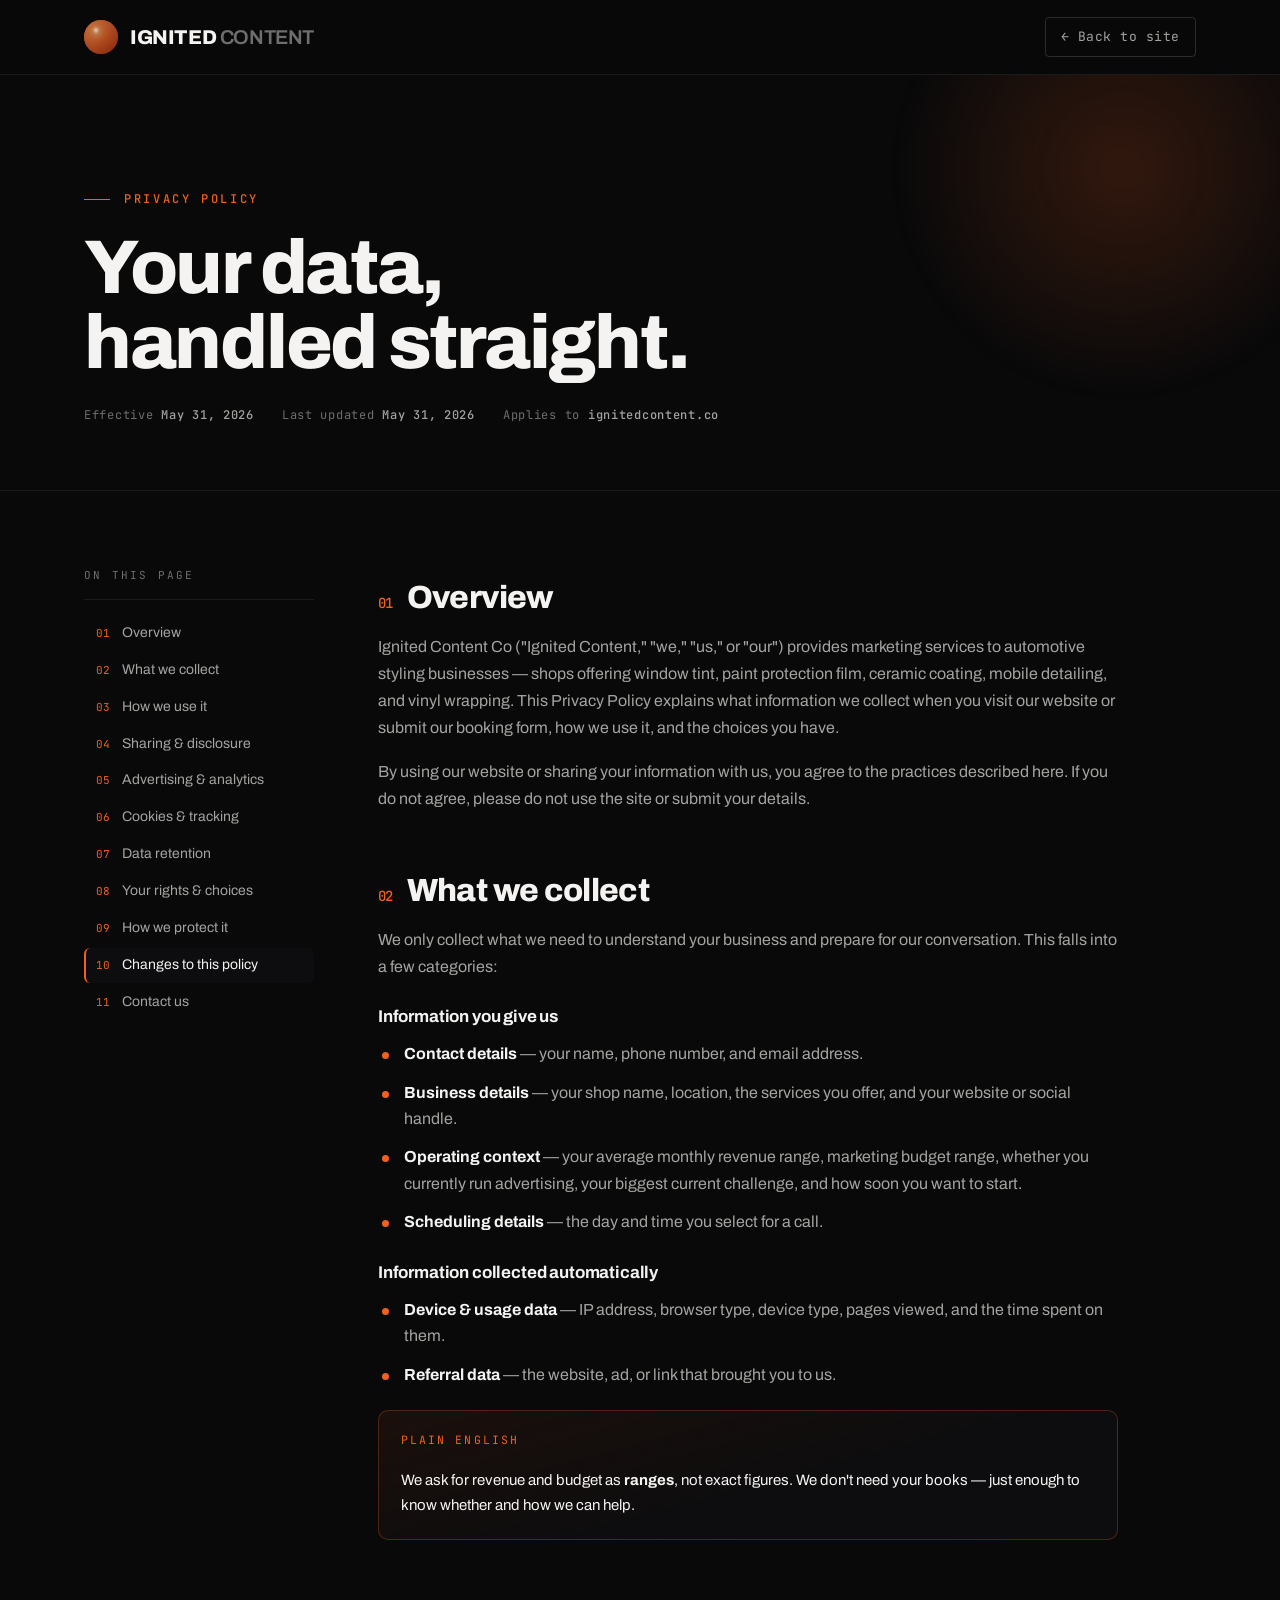
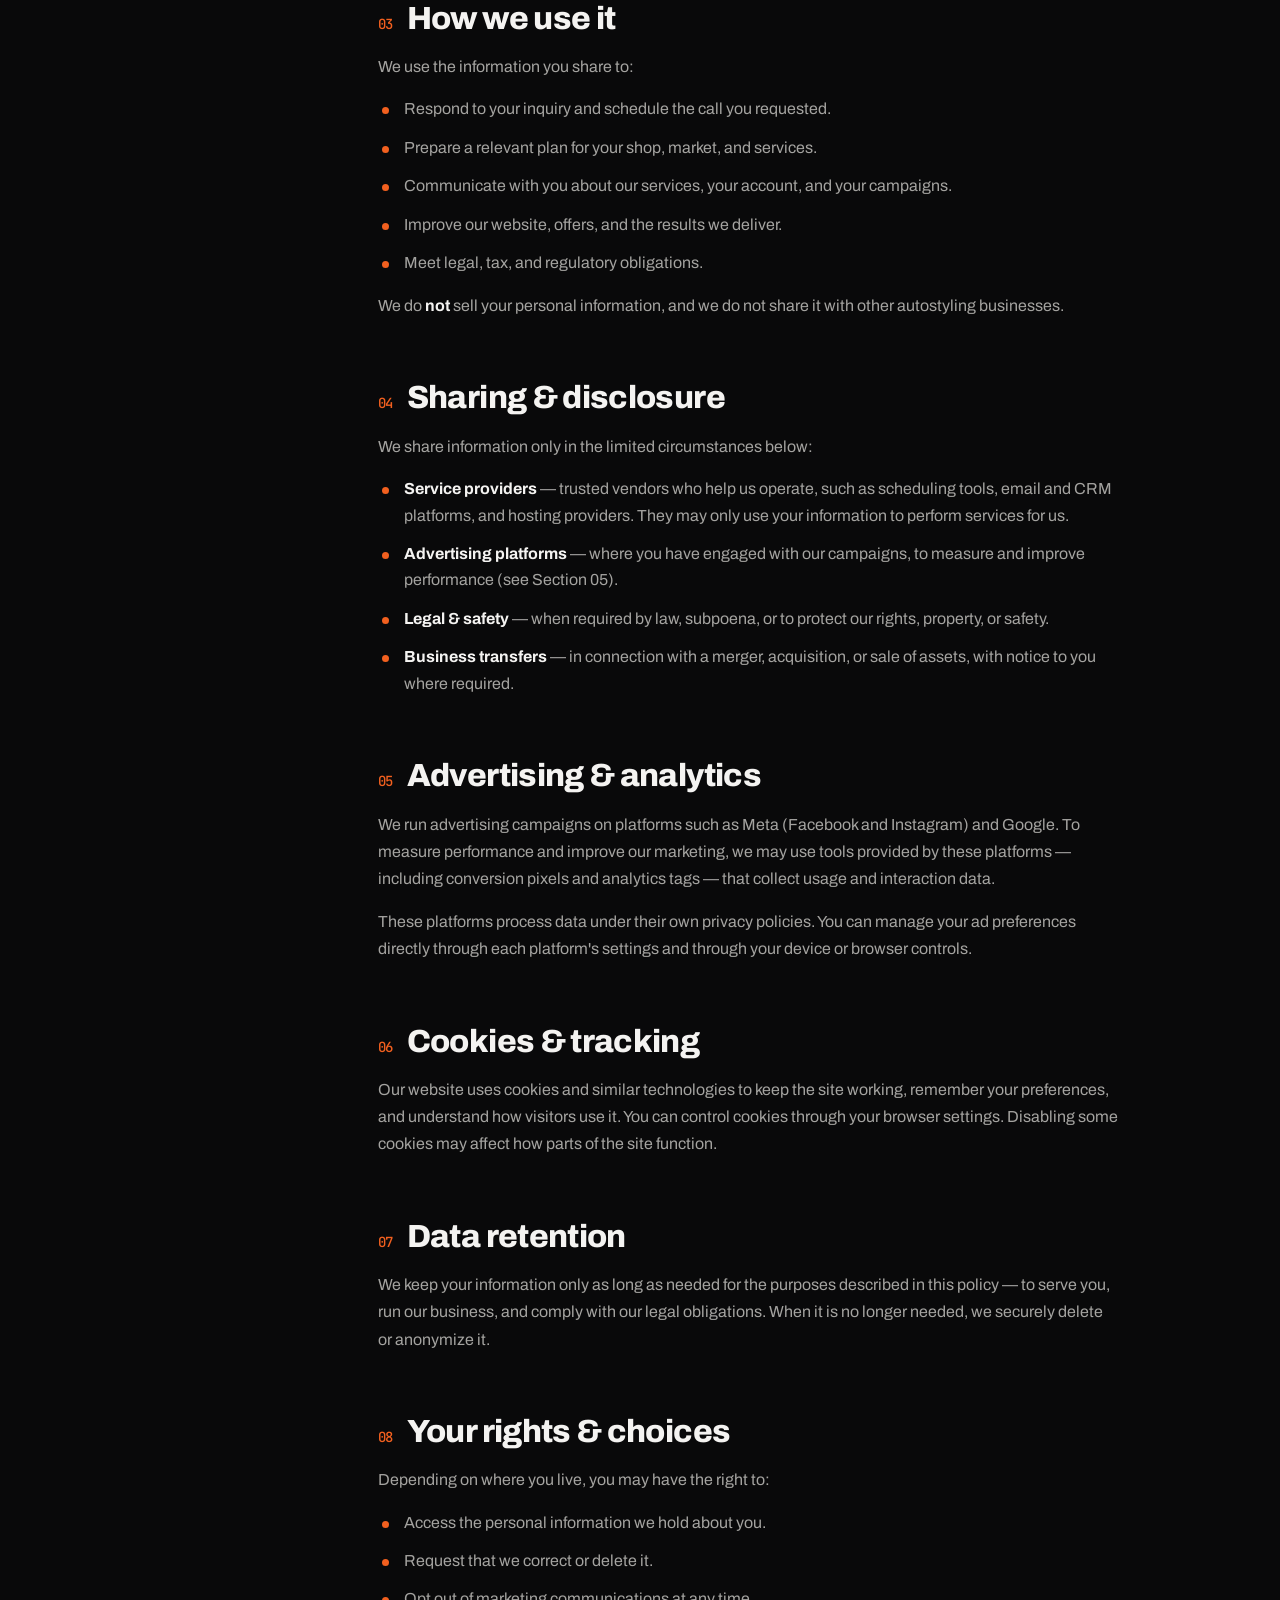
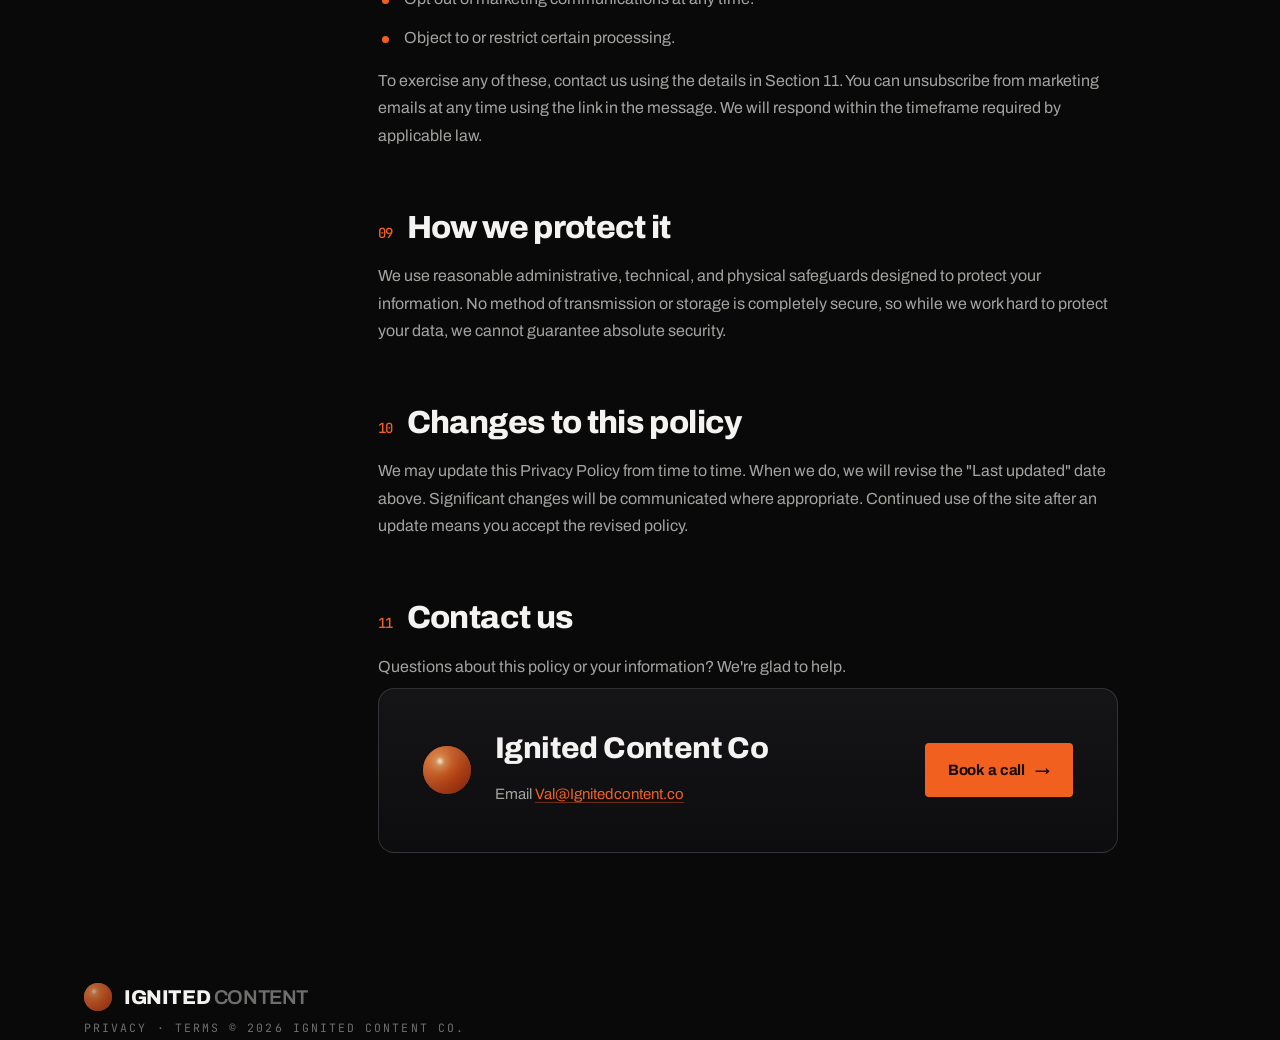
==== privacy.html @ 77ff1922 "Add files via upload" ====
<!DOCTYPE html>
<html lang="en">
<head>
  <meta charset="UTF-8" />
  <meta name="viewport" content="width=device-width, initial-scale=1.0" />
  <title>Privacy Policy — Ignited Content Co</title>
  <meta name="description" content="How Ignited Content Co collects, uses, and protects the information you share with us." />
  <link rel="preconnect" href="https://fonts.googleapis.com" />
  <link rel="preconnect" href="https://fonts.gstatic.com" crossorigin />
  <link href="https://fonts.googleapis.com/css2?family=Archivo:wght@400;500;600;700;800;900&family=Archivo+Expanded:wght@600;700;800;900&family=JetBrains+Mono:wght@400;500;700&display=swap" rel="stylesheet" />
  <link rel="stylesheet" href="styles.css" />
  <link rel="stylesheet" href="components.css" />
  <link rel="stylesheet" href="legal.css" />
</head>
<body>
  <!-- NAV -->
  <nav class="legal-nav">
    <div class="wrap legal-nav-inner">
      <a class="brand" href="Ignited Content Co.html">
        <span class="ball pulse" style="width:34px;height:34px;" aria-hidden="true"></span>
        <span class="brand-name">IGNITED<span class="co"> CONTENT</span></span>
      </a>
      <a class="legal-back" href="Ignited Content Co.html">← Back to site</a>
    </div>
  </nav>

  <!-- HERO -->
  <header class="legal-hero">
    <div class="hero-glow"></div>
    <div class="wrap">
      <div class="legal-kicker eyebrow">Privacy Policy</div>
      <h1 class="legal-h1">Your data,<br />handled straight.</h1>
      <div class="legal-meta">
        <span>Effective <b>May 31, 2026</b></span>
        <span>Last updated <b>May 31, 2026</b></span>
        <span>Applies to <b>ignitedcontent.co</b></span>
      </div>
    </div>
  </header>

  <!-- BODY -->
  <main class="legal-body">
    <div class="wrap legal-grid">
      <!-- TOC -->
      <aside class="legal-toc">
        <div class="legal-toc-title">On this page</div>
        <ol>
          <li><a href="#intro">Overview</a></li>
          <li><a href="#collect">What we collect</a></li>
          <li><a href="#use">How we use it</a></li>
          <li><a href="#share">Sharing &amp; disclosure</a></li>
          <li><a href="#ads">Advertising &amp; analytics</a></li>
          <li><a href="#cookies">Cookies &amp; tracking</a></li>
          <li><a href="#retention">Data retention</a></li>
          <li><a href="#rights">Your rights &amp; choices</a></li>
          <li><a href="#security">How we protect it</a></li>
          <li><a href="#changes">Changes to this policy</a></li>
          <li><a href="#contact">Contact us</a></li>
        </ol>
      </aside>

      <!-- PROSE -->
      <div class="legal-prose">
        <section class="legal-section" id="intro">
          <h2><span class="num">01</span> Overview</h2>
          <p>Ignited Content Co ("Ignited Content," "we," "us," or "our") provides marketing services to automotive styling businesses — shops offering window tint, paint protection film, ceramic coating, mobile detailing, and vinyl wrapping. This Privacy Policy explains what information we collect when you visit our website or submit our booking form, how we use it, and the choices you have.</p>
          <p>By using our website or sharing your information with us, you agree to the practices described here. If you do not agree, please do not use the site or submit your details.</p>
        </section>

        <section class="legal-section" id="collect">
          <h2><span class="num">02</span> What we collect</h2>
          <p>We only collect what we need to understand your business and prepare for our conversation. This falls into a few categories:</p>
          <h3>Information you give us</h3>
          <ul>
            <li><strong>Contact details</strong> — your name, phone number, and email address.</li>
            <li><strong>Business details</strong> — your shop name, location, the services you offer, and your website or social handle.</li>
            <li><strong>Operating context</strong> — your average monthly revenue range, marketing budget range, whether you currently run advertising, your biggest current challenge, and how soon you want to start.</li>
            <li><strong>Scheduling details</strong> — the day and time you select for a call.</li>
          </ul>
          <h3>Information collected automatically</h3>
          <ul>
            <li><strong>Device &amp; usage data</strong> — IP address, browser type, device type, pages viewed, and the time spent on them.</li>
            <li><strong>Referral data</strong> — the website, ad, or link that brought you to us.</li>
          </ul>
          <div class="legal-note">
            <span class="mono-tag">Plain English</span>
            <p>We ask for revenue and budget as <strong>ranges</strong>, not exact figures. We don't need your books — just enough to know whether and how we can help.</p>
          </div>
        </section>

        <section class="legal-section" id="use">
          <h2><span class="num">03</span> How we use it</h2>
          <p>We use the information you share to:</p>
          <ul>
            <li>Respond to your inquiry and schedule the call you requested.</li>
            <li>Prepare a relevant plan for your shop, market, and services.</li>
            <li>Communicate with you about our services, your account, and your campaigns.</li>
            <li>Improve our website, offers, and the results we deliver.</li>
            <li>Meet legal, tax, and regulatory obligations.</li>
          </ul>
          <p>We do <strong>not</strong> sell your personal information, and we do not share it with other autostyling businesses.</p>
        </section>

        <section class="legal-section" id="share">
          <h2><span class="num">04</span> Sharing &amp; disclosure</h2>
          <p>We share information only in the limited circumstances below:</p>
          <ul>
            <li><strong>Service providers</strong> — trusted vendors who help us operate, such as scheduling tools, email and CRM platforms, and hosting providers. They may only use your information to perform services for us.</li>
            <li><strong>Advertising platforms</strong> — where you have engaged with our campaigns, to measure and improve performance (see Section 05).</li>
            <li><strong>Legal &amp; safety</strong> — when required by law, subpoena, or to protect our rights, property, or safety.</li>
            <li><strong>Business transfers</strong> — in connection with a merger, acquisition, or sale of assets, with notice to you where required.</li>
          </ul>
        </section>

        <section class="legal-section" id="ads">
          <h2><span class="num">05</span> Advertising &amp; analytics</h2>
          <p>We run advertising campaigns on platforms such as Meta (Facebook and Instagram) and Google. To measure performance and improve our marketing, we may use tools provided by these platforms — including conversion pixels and analytics tags — that collect usage and interaction data.</p>
          <p>These platforms process data under their own privacy policies. You can manage your ad preferences directly through each platform's settings and through your device or browser controls.</p>
        </section>

        <section class="legal-section" id="cookies">
          <h2><span class="num">06</span> Cookies &amp; tracking</h2>
          <p>Our website uses cookies and similar technologies to keep the site working, remember your preferences, and understand how visitors use it. You can control cookies through your browser settings. Disabling some cookies may affect how parts of the site function.</p>
        </section>

        <section class="legal-section" id="retention">
          <h2><span class="num">07</span> Data retention</h2>
          <p>We keep your information only as long as needed for the purposes described in this policy — to serve you, run our business, and comply with our legal obligations. When it is no longer needed, we securely delete or anonymize it.</p>
        </section>

        <section class="legal-section" id="rights">
          <h2><span class="num">08</span> Your rights &amp; choices</h2>
          <p>Depending on where you live, you may have the right to:</p>
          <ul>
            <li>Access the personal information we hold about you.</li>
            <li>Request that we correct or delete it.</li>
            <li>Opt out of marketing communications at any time.</li>
            <li>Object to or restrict certain processing.</li>
          </ul>
          <p>To exercise any of these, contact us using the details in Section 11. You can unsubscribe from marketing emails at any time using the link in the message. We will respond within the timeframe required by applicable law.</p>
        </section>

        <section class="legal-section" id="security">
          <h2><span class="num">09</span> How we protect it</h2>
          <p>We use reasonable administrative, technical, and physical safeguards designed to protect your information. No method of transmission or storage is completely secure, so while we work hard to protect your data, we cannot guarantee absolute security.</p>
        </section>

        <section class="legal-section" id="changes">
          <h2><span class="num">10</span> Changes to this policy</h2>
          <p>We may update this Privacy Policy from time to time. When we do, we will revise the "Last updated" date above. Significant changes will be communicated where appropriate. Continued use of the site after an update means you accept the revised policy.</p>
        </section>

        <section class="legal-section" id="contact">
          <h2><span class="num">11</span> Contact us</h2>
          <p>Questions about this policy or your information? We're glad to help.</p>
          <div class="legal-contact">
            <span class="ball pulse" style="width:48px;height:48px;" aria-hidden="true"></span>
            <div>
              <div class="legal-contact-h">Ignited Content Co</div>
              <p>Email <a class="inl" href="mailto:Val@Ignitedcontent.co">Val@Ignitedcontent.co</a></p>
            </div>
            <div class="spacer"></div>
            <a class="btn btn-primary" href="Ignited Content Co.html#book">Book a call <span class="arrow">→</span></a>
          </div>
        </section>
      </div>
    </div>
  </main>

  <!-- FOOTER -->
  <footer class="footer">
    <div class="wrap">
      <div class="footer-bottom" style="border-top:none;padding-top:0;">
        <a class="brand" href="Ignited Content Co.html">
          <span class="ball" style="width:28px;height:28px;" aria-hidden="true"></span>
          <span class="brand-name">IGNITED<span class="co"> CONTENT</span></span>
        </a>
        <span class="mono-tag dim">
          <a href="privacy.html">Privacy</a> · <a href="terms.html">Terms</a>
        </span>
        <span class="mono-tag dim">© 2026 Ignited Content Co.</span>
      </div>
    </div>
  </footer>

  <script>
    // TOC scroll-spy
    const links = [...document.querySelectorAll('.legal-toc a')];
    const map = new Map(links.map(a => [a.getAttribute('href').slice(1), a]));
    const spy = new IntersectionObserver((entries) => {
      entries.forEach(e => {
        if (e.isIntersecting) {
          links.forEach(l => l.classList.remove('active'));
          const a = map.get(e.target.id);
          if (a) a.classList.add('active');
        }
      });
    }, { rootMargin: '-20% 0px -70% 0px' });
    document.querySelectorAll('.legal-section').forEach(s => spy.observe(s));
  </script>
</body>
</html>
---- styles.css ----
/* ============================================================
   IGNITED CONTENT CO — design tokens + base
   "Telemetry meets the garage": near-black + ember orange.
   ============================================================ */

:root {
  /* surfaces */
  --bg:      #09090a;
  --bg-1:    #0d0d0f;
  --bg-2:    #131316;
  --panel:   #151518;
  --panel-2: #1b1b1f;

  /* lines */
  --line:   rgba(255,255,255,0.08);
  --line-2: rgba(255,255,255,0.14);
  --line-3: rgba(255,255,255,0.22);

  /* text */
  --text:   #f4f3f1;
  --text-2: #a4a3a0;
  --text-3: #6f6e6c;

  /* ember (the orange ball) — single accent */
  --ignite:      #f2601f;
  --ignite-2:    #ff7a2e;
  --ignite-deep: #c2410c;
  --ignite-ink:  #7c2d12;
  --glow:        rgba(242,96,31,0.55);
  --glow-soft:   rgba(242,96,31,0.18);

  /* type */
  --display: "Archivo Expanded", "Archivo", system-ui, sans-serif;
  --sans:    "Archivo", system-ui, sans-serif;
  --mono:    "JetBrains Mono", ui-monospace, monospace;

  /* rhythm */
  --maxw: 1240px;
  --pad: clamp(20px, 5vw, 64px);

  --ease: cubic-bezier(0.22, 1, 0.36, 1);
}

/* accent recolor hook (Tweaks) */
[data-accent="amber"]  { --ignite:#f59e0b; --ignite-2:#fbbf24; --ignite-deep:#b45309; --glow:rgba(245,158,11,0.55); --glow-soft:rgba(245,158,11,0.18); }
[data-accent="red"]    { --ignite:#ef4444; --ignite-2:#f87171; --ignite-deep:#b91c1c; --glow:rgba(239,68,68,0.55); --glow-soft:rgba(239,68,68,0.18); }
[data-accent="lime"]   { --ignite:#a3e635; --ignite-2:#bef264; --ignite-deep:#65a30d; --glow:rgba(163,230,53,0.5); --glow-soft:rgba(163,230,53,0.16); }

/* font swap hook (Tweaks) */
[data-typeface="grotesk"] { --display:"Space Grotesk","Archivo",sans-serif; --sans:"Space Grotesk",system-ui,sans-serif; }
[data-typeface="mono"]    { --display:"JetBrains Mono",monospace; }

* { box-sizing: border-box; }

html { -webkit-text-size-adjust: 100%; }

body {
  margin: 0;
  background: var(--bg);
  color: var(--text);
  font-family: var(--sans);
  font-size: 17px;
  line-height: 1.6;
  -webkit-font-smoothing: antialiased;
  text-rendering: optimizeLegibility;
  overflow-x: hidden;
}

h1, h2, h3, h4 { margin: 0; font-weight: 800; line-height: 1.02; letter-spacing: -0.01em; }
p { margin: 0; text-wrap: pretty; }
a { color: inherit; text-decoration: none; }
button { font-family: inherit; cursor: pointer; }

::selection { background: var(--ignite); color: #fff; }

/* ---------- shared layout ---------- */
.wrap { width: 100%; max-width: var(--maxw); margin: 0 inline; margin-inline: auto; padding-inline: var(--pad); }

.eyebrow {
  font-family: var(--mono);
  font-size: 12px;
  font-weight: 500;
  letter-spacing: 0.22em;
  text-transform: uppercase;
  color: var(--ignite);
  display: inline-flex;
  align-items: center;
  gap: 10px;
}
.eyebrow::before {
  content: "";
  width: 26px; height: 1px;
  background: var(--ignite);
  display: inline-block;
}
.eyebrow.no-rule::before { display: none; }

/* ---------- the Ignited ball ---------- */
.ball {
  position: relative;
  border-radius: 50%;
  background:
    radial-gradient(circle at 36% 34%,
      #ffe6c2 0%,
      #ffb066 9%,
      #fb7a2e 26%,
      #f2601f 44%,
      #d84a17 66%,
      #b03a12 84%,
      #8f2f0f 100%);
  box-shadow:
    inset -14px -16px 38px rgba(90,24,6,0.55),
    inset 8px 9px 22px rgba(255,225,180,0.30),
    0 0 0 1px rgba(0,0,0,0.2);
  flex: none;
}
.ball.glow {
  box-shadow:
    inset -14px -16px 38px rgba(90,24,6,0.55),
    inset 8px 9px 22px rgba(255,225,180,0.30),
    0 0 60px -6px var(--glow),
    0 0 140px -10px var(--glow-soft);
}
.ball::after {
  /* hot specular pip */
  content: "";
  position: absolute;
  top: 22%; left: 27%;
  width: 16%; height: 16%;
  border-radius: 50%;
  background: radial-gradient(circle, rgba(255,248,235,0.95), rgba(255,248,235,0) 70%);
  filter: blur(1px);
}

@keyframes ballPulse {
  0%,100% { filter: brightness(1); }
  50%     { filter: brightness(1.08); }
}
.ball.pulse { animation: ballPulse 4.5s var(--ease) infinite; }

/* ---------- buttons ---------- */
.btn {
  display: inline-flex; align-items: center; gap: 10px;
  font-family: var(--sans);
  font-weight: 700;
  font-size: 15px;
  letter-spacing: -0.01em;
  padding: 14px 22px;
  border-radius: 4px;
  border: 1px solid transparent;
  transition: transform .2s var(--ease), background .2s var(--ease), border-color .2s var(--ease), box-shadow .2s var(--ease);
  white-space: nowrap;
}
.btn-primary {
  background: var(--ignite);
  color: #150a04;
  box-shadow: 0 0 0 0 var(--glow);
}
.btn-primary:hover { background: var(--ignite-2); transform: translateY(-2px); box-shadow: 0 14px 34px -12px var(--glow); }
.btn-ghost {
  background: transparent;
  color: var(--text);
  border-color: var(--line-2);
}
.btn-ghost:hover { border-color: var(--line-3); background: rgba(255,255,255,0.03); transform: translateY(-2px); }
.btn .arrow { transition: transform .2s var(--ease); }
.btn:hover .arrow { transform: translateX(3px); }

/* ---------- textures ---------- */
.carbon {
  background-image:
    repeating-linear-gradient(45deg,  rgba(255,255,255,0.015) 0 1px, transparent 1px 5px),
    repeating-linear-gradient(-45deg, rgba(0,0,0,0.30)        0 1px, transparent 1px 5px);
  background-size: 7px 7px, 7px 7px;
}
.grid-bg {
  background-image:
    linear-gradient(rgba(255,255,255,0.035) 1px, transparent 1px),
    linear-gradient(90deg, rgba(255,255,255,0.035) 1px, transparent 1px);
  background-size: 52px 52px;
}
.grain::before {
  content: "";
  position: absolute; inset: 0;
  pointer-events: none;
  opacity: 0.5;
  mix-blend-mode: overlay;
  background-image: url("data:image/svg+xml,%3Csvg xmlns='http://www.w3.org/2000/svg' width='160' height='160'%3E%3Cfilter id='n'%3E%3CfeTurbulence type='fractalNoise' baseFrequency='0.9' numOctaves='2'/%3E%3C/filter%3E%3Crect width='100%25' height='100%25' filter='url(%23n)' opacity='0.5'/%3E%3C/svg%3E");
}

/* scanline / telemetry tick */
.tick-row { display:flex; align-items:center; gap:8px; }
.tick { width:2px; height:11px; background:var(--line-3); }
.tick.hot { background: var(--ignite); height:15px; }

/* hide scrollbars on marquee */
.no-scrollbar::-webkit-scrollbar { display: none; }

/* section divider label */
.sec-tag {
  font-family: var(--mono);
  font-size: 11px;
  letter-spacing: 0.24em;
  text-transform: uppercase;
  color: var(--text-3);
}

/* reveal on scroll */
.reveal { opacity: 0; transform: translateY(22px); transition: opacity .7s var(--ease), transform .7s var(--ease); }
.reveal.in { opacity: 1; transform: none; }

@media (prefers-reduced-motion: reduce) {
  .reveal { opacity: 1; transform: none; transition: none; }
  .ball.pulse { animation: none; }
}

/* tweak: disable ball glow + pulse */
.no-ballfx .ball.glow {
  box-shadow:
    inset -14px -16px 38px rgba(90,24,6,0.55),
    inset 8px 9px 22px rgba(255,225,180,0.30),
    0 0 0 1px rgba(0,0,0,0.2);
}
.no-ballfx .ball.pulse { animation: none; }
---- components.css ----
/* ============================================================
   IGNITED — components: nav, heroes, marquee
   ============================================================ */

.mono-tag {
  font-family: var(--mono);
  font-size: 11.5px;
  letter-spacing: 0.18em;
  text-transform: uppercase;
  color: var(--text-2);
}
.mono-tag.dim { color: var(--text-3); }
.ig-em { color: var(--ignite); }

/* ---------- NAV ---------- */
.nav {
  position: fixed; top: 0; left: 0; right: 0; z-index: 60;
  transition: background .3s var(--ease), border-color .3s var(--ease), backdrop-filter .3s var(--ease);
  border-bottom: 1px solid transparent;
}
.nav.scrolled {
  background: rgba(9,9,10,0.82);
  backdrop-filter: blur(14px) saturate(140%);
  border-bottom-color: var(--line);
}
.nav-inner {
  height: 74px;
  display: flex; align-items: center; gap: 28px;
}
.brand { display: flex; align-items: center; gap: 12px; }
.brand-name {
  font-family: var(--display);
  font-weight: 800;
  font-size: 20px;
  letter-spacing: -0.02em;
}
.brand-name .co { color: var(--text-3); font-weight: 600; }
.nav-links { display: flex; gap: 28px; margin-left: 18px; }
.nav-links a {
  font-size: 14.5px; color: var(--text-2); font-weight: 500;
  transition: color .2s var(--ease);
}
.nav-links a:hover { color: var(--text); }
.nav-cta { margin-left: auto; display: flex; align-items: center; gap: 14px; }
.nav-phone { font-family: var(--mono); font-size: 13px; color: var(--text-2); }
@media (max-width: 860px) {
  .nav-links, .nav-phone { display: none; }
}

/* ---------- HERO base ---------- */
.hero { position: relative; overflow: hidden; }
.hero-inner { position: relative; z-index: 2; }
.hero-h1, .split-h1 {
  font-family: var(--display);
  font-size: clamp(40px, 6.6vw, 88px);
  font-weight: 800;
  letter-spacing: -0.03em;
  line-height: 0.98;
  margin-top: 22px;
}
.hero-sub {
  color: var(--text-2);
  font-size: clamp(16px, 1.6vw, 19px);
  line-height: 1.62;
  max-width: 30em;
  margin-top: 24px;
}
.hero-ctas { display: flex; flex-wrap: wrap; gap: 14px; margin-top: 34px; }

/* A · TELEMETRY */
.hero-telemetry { padding: 132px 0 96px; border-bottom: 1px solid var(--line); }
.hero-telemetry .hero-inner {
  display: grid; grid-template-columns: 1.05fr 0.95fr; gap: 56px; align-items: center;
}
.hero-glow {
  position: absolute; z-index: 1; top: -10%; right: -6%;
  width: 620px; height: 620px; border-radius: 50%;
  background: radial-gradient(circle, var(--glow-soft), transparent 62%);
  filter: blur(10px); pointer-events: none;
}
.hero-trust { margin-top: 34px; }
.hero-dash {
  background: linear-gradient(180deg, var(--panel), var(--bg-1));
  border: 1px solid var(--line-2);
  border-radius: 12px;
  padding: 22px;
  box-shadow: 0 40px 100px -40px rgba(0,0,0,0.9), inset 0 1px 0 rgba(255,255,255,0.04);
}
.dash-head { display: flex; align-items: center; gap: 10px; padding-bottom: 18px; border-bottom: 1px solid var(--line); }
.dash-dot { width: 8px; height: 8px; border-radius: 50%; background: var(--ignite); box-shadow: 0 0 12px var(--ignite); }
.dash-big { padding: 22px 0 20px; border-bottom: 1px solid var(--line); }
.dash-num { font-family: var(--display); font-weight: 800; font-size: clamp(46px, 5.5vw, 68px); letter-spacing: -0.03em; line-height: 1; margin-top: 8px; }
.dash-num.sm { font-size: clamp(30px, 3.4vw, 40px); }
.dash-split { display: grid; grid-template-columns: 1fr 1fr; gap: 18px; padding-top: 20px; }
.dash-cell { display: flex; flex-direction: column; gap: 8px; }
.spark { display: flex; align-items: flex-end; gap: 5px; height: 38px; margin-top: 4px; }
.spark span { width: 8px; background: var(--line-3); border-radius: 1px; }
.spark span.hot { background: var(--ignite); box-shadow: 0 0 10px var(--glow); }
.gauge { height: 8px; border-radius: 6px; background: var(--bg-2); margin-top: 10px; overflow: hidden; border: 1px solid var(--line); }
.gauge span { display: block; height: 100%; background: linear-gradient(90deg, var(--ignite-deep), var(--ignite-2)); border-radius: 6px; }

/* B · GARAGE */
.hero-garage { min-height: 100vh; display: flex; align-items: center; padding: 120px 0 80px; }
.garage-sun {
  position: absolute; z-index: 1; right: -8%; top: 50%; transform: translateY(-50%);
  opacity: 0.92; filter: saturate(1.05);
}
.garage-stripe {
  position: absolute; z-index: 1; left: 0; bottom: 0; height: 100%;
  width: 6px; background: var(--ignite); box-shadow: 0 0 50px var(--glow);
}
.garage-inner { max-width: 920px; }
.garage-eye { color: var(--ignite); }
.garage-h1 {
  font-family: var(--display);
  font-weight: 900;
  font-size: clamp(54px, 12vw, 168px);
  line-height: 0.86;
  letter-spacing: -0.04em;
  text-transform: uppercase;
  margin-top: 18px;
  text-shadow: 0 30px 80px rgba(0,0,0,0.6);
}
.garage-sub { color: var(--text); max-width: 36em; }
.garage-stats { display: flex; flex-wrap: wrap; gap: 12px; margin-top: 40px; }
.garage-stat {
  background: rgba(13,13,15,0.7); border: 1px solid var(--line-2);
  padding: 16px 22px; border-radius: 8px; backdrop-filter: blur(4px);
}
.garage-stat-v { font-family: var(--display); font-weight: 800; font-size: 30px; letter-spacing: -0.02em; }

/* C · SPLIT */
.hero-split { padding: 132px 0 90px; border-bottom: 1px solid var(--line); }
.split-inner { display: grid; grid-template-columns: 1fr 1fr; gap: 48px; align-items: center; }
.split-h1 { font-size: clamp(40px, 5.4vw, 80px); }
.split-visual { display: flex; justify-content: center; }
.split-frame {
  position: relative; width: 100%; aspect-ratio: 1 / 1; max-width: 520px;
  border: 1px solid var(--line-2); border-radius: 16px;
  display: flex; align-items: center; justify-content: center;
  overflow: hidden;
  background: radial-gradient(circle at 50% 45%, var(--bg-2), var(--bg));
}
.split-ball-glow { position: absolute; width: 70%; height: 70%; border-radius: 50%; background: radial-gradient(circle, var(--glow-soft), transparent 60%); }
.float-chip {
  position: absolute; z-index: 3;
  background: rgba(13,13,15,0.86); border: 1px solid var(--line-2);
  border-radius: 9px; padding: 12px 16px; backdrop-filter: blur(6px);
  box-shadow: 0 20px 50px -20px rgba(0,0,0,0.9);
}
.chip-v { font-family: var(--display); font-weight: 800; font-size: 26px; letter-spacing: -0.02em; margin-top: 3px; }
.chip-a { top: 12%; left: -6%; }
.chip-b { bottom: 16%; right: -6%; }
.chip-c { bottom: -2%; left: 24%; }

@media (max-width: 920px) {
  .hero-telemetry .hero-inner, .split-inner { grid-template-columns: 1fr; }
  .hero-dash { order: 2; }
  .split-visual { order: 2; }
  .split-frame { max-width: 380px; }
  .chip-a { left: 0; } .chip-b { right: 0; }
}

/* ---------- MARQUEE ---------- */
.marquee { overflow: hidden; border-top: 1px solid var(--line); border-bottom: 1px solid var(--line); background: var(--bg-1); }
.marquee-track { display: flex; gap: 0; width: max-content; animation: scroll-x 32s linear infinite; }
.marquee-item {
  display: inline-flex; align-items: center; gap: 18px;
  padding: 18px 30px;
  font-family: var(--display); font-weight: 700; font-size: 18px;
  letter-spacing: 0.02em; color: var(--text-2); white-space: nowrap;
}
.marquee-dot { width: 7px; height: 7px; border-radius: 50%; background: var(--ignite); }
@keyframes scroll-x { to { transform: translateX(-50%); } }
.marquee:hover .marquee-track { animation-play-state: paused; }
---- legal.css ----
/* ============================================================
   IGNITED — legal pages (Privacy, Terms)
   Built on the site's own tokens (styles.css must load first).
   ============================================================ */

.legal-nav {
  position: sticky; top: 0; z-index: 60;
  background: rgba(9,9,10,0.82);
  backdrop-filter: blur(14px) saturate(140%);
  border-bottom: 1px solid var(--line);
}
.legal-nav-inner { height: 74px; display: flex; align-items: center; gap: 18px; }
.legal-back {
  margin-left: auto;
  font-family: var(--mono); font-size: 13px; letter-spacing: 0.04em;
  color: var(--text-2); display: inline-flex; align-items: center; gap: 8px;
  border: 1px solid var(--line-2); padding: 9px 15px; border-radius: 4px;
  transition: border-color .2s var(--ease), color .2s var(--ease);
}
.legal-back:hover { color: var(--text); border-color: var(--line-3); }

/* hero band */
.legal-hero { position: relative; overflow: hidden; border-bottom: 1px solid var(--line); padding: clamp(64px, 9vw, 120px) 0 clamp(40px, 5vw, 64px); }
.legal-hero .hero-glow {
  position: absolute; top: -40%; right: -8%;
  width: 520px; height: 520px; border-radius: 50%;
  background: radial-gradient(circle, var(--glow-soft), transparent 62%);
  pointer-events: none;
}
.legal-kicker { display: flex; align-items: center; gap: 14px; }
.legal-h1 {
  font-family: var(--display); font-weight: 800;
  font-size: clamp(40px, 6vw, 76px); letter-spacing: -0.03em; line-height: 0.98;
  margin-top: 22px;
}
.legal-meta { display: flex; flex-wrap: wrap; gap: 10px 28px; margin-top: 26px; }
.legal-meta span { font-family: var(--mono); font-size: 12px; letter-spacing: 0.06em; color: var(--text-3); }
.legal-meta b { color: var(--text-2); font-weight: 500; }

/* body layout */
.legal-body { padding: clamp(48px, 6vw, 80px) 0 clamp(80px, 10vw, 130px); }
.legal-grid { display: grid; grid-template-columns: 230px 1fr; gap: clamp(32px, 5vw, 72px); align-items: start; }

/* sticky table of contents */
.legal-toc { position: sticky; top: 100px; }
.legal-toc-title { font-family: var(--mono); font-size: 11px; letter-spacing: 0.2em; text-transform: uppercase; color: var(--text-3); padding-bottom: 14px; border-bottom: 1px solid var(--line); }
.legal-toc ol { list-style: none; margin: 16px 0 0; padding: 0; counter-reset: toc; display: flex; flex-direction: column; gap: 2px; }
.legal-toc a {
  display: flex; gap: 12px; align-items: baseline;
  padding: 8px 10px; border-radius: 6px; border-left: 2px solid transparent;
  font-size: 14px; color: var(--text-2); line-height: 1.35;
  transition: color .2s var(--ease), background .2s var(--ease), border-color .2s var(--ease);
}
.legal-toc a:hover { color: var(--text); background: var(--bg-1); }
.legal-toc a.active { color: var(--text); border-left-color: var(--ignite); background: var(--bg-1); }
.legal-toc a::before { counter-increment: toc; content: counter(toc, decimal-leading-zero); font-family: var(--mono); font-size: 11px; color: var(--ignite); flex: none; }

/* prose */
.legal-prose { max-width: 74ch; }
.legal-section { padding-top: 14px; margin-bottom: 48px; scroll-margin-top: 100px; }
.legal-section:last-child { margin-bottom: 0; }
.legal-section h2 {
  font-family: var(--display); font-weight: 800;
  font-size: clamp(24px, 2.6vw, 32px); letter-spacing: -0.02em; line-height: 1.05;
  display: flex; align-items: baseline; gap: 14px;
}
.legal-section h2 .num { font-family: var(--mono); font-size: 14px; color: var(--ignite); font-weight: 500; }
.legal-section h3 { font-size: 17px; font-weight: 700; margin-top: 28px; letter-spacing: -0.01em; }
.legal-section p { color: var(--text-2); font-size: 16px; line-height: 1.7; margin-top: 16px; }
.legal-section p:first-of-type { margin-top: 18px; }
.legal-section a.inl { color: var(--ignite); border-bottom: 1px solid rgba(242,96,31,0.4); }
.legal-section a.inl:hover { border-bottom-color: var(--ignite); }
.legal-section strong { color: var(--text); font-weight: 700; }

.legal-section ul { margin: 16px 0 0; padding: 0; list-style: none; display: flex; flex-direction: column; gap: 12px; }
.legal-section ul li { position: relative; padding-left: 26px; color: var(--text-2); font-size: 16px; line-height: 1.65; }
.legal-section ul li::before { content: ""; position: absolute; left: 4px; top: 11px; width: 7px; height: 7px; border-radius: 50%; background: var(--ignite); }
.legal-section ul li strong { color: var(--text); }

/* callout */
.legal-note {
  margin-top: 22px; padding: 20px 22px;
  background: linear-gradient(165deg, rgba(242,96,31,0.08), var(--bg-1) 60%);
  border: 1px solid rgba(242,96,31,0.28); border-radius: 10px;
}
.legal-note p { margin-top: 0; color: var(--text); font-size: 15px; }
.legal-note .mono-tag { display: block; margin-bottom: 8px; color: var(--ignite); }

/* contact card at end */
.legal-contact {
  margin-top: 8px; padding: clamp(28px, 4vw, 44px);
  background: linear-gradient(180deg, var(--panel), var(--bg-1));
  border: 1px solid var(--line-2); border-radius: 16px;
  display: flex; align-items: center; gap: 24px; flex-wrap: wrap;
}
.legal-contact-h { font-family: var(--display); font-weight: 800; font-size: clamp(22px, 2.4vw, 30px); letter-spacing: -0.02em; line-height: 1.05; }
.legal-contact p { color: var(--text-2); margin-top: 8px; font-size: 15px; }
.legal-contact .spacer { flex: 1; min-width: 20px; }

@media (max-width: 860px) {
  .legal-grid { grid-template-columns: 1fr; }
  .legal-toc { position: static; display: none; }
}
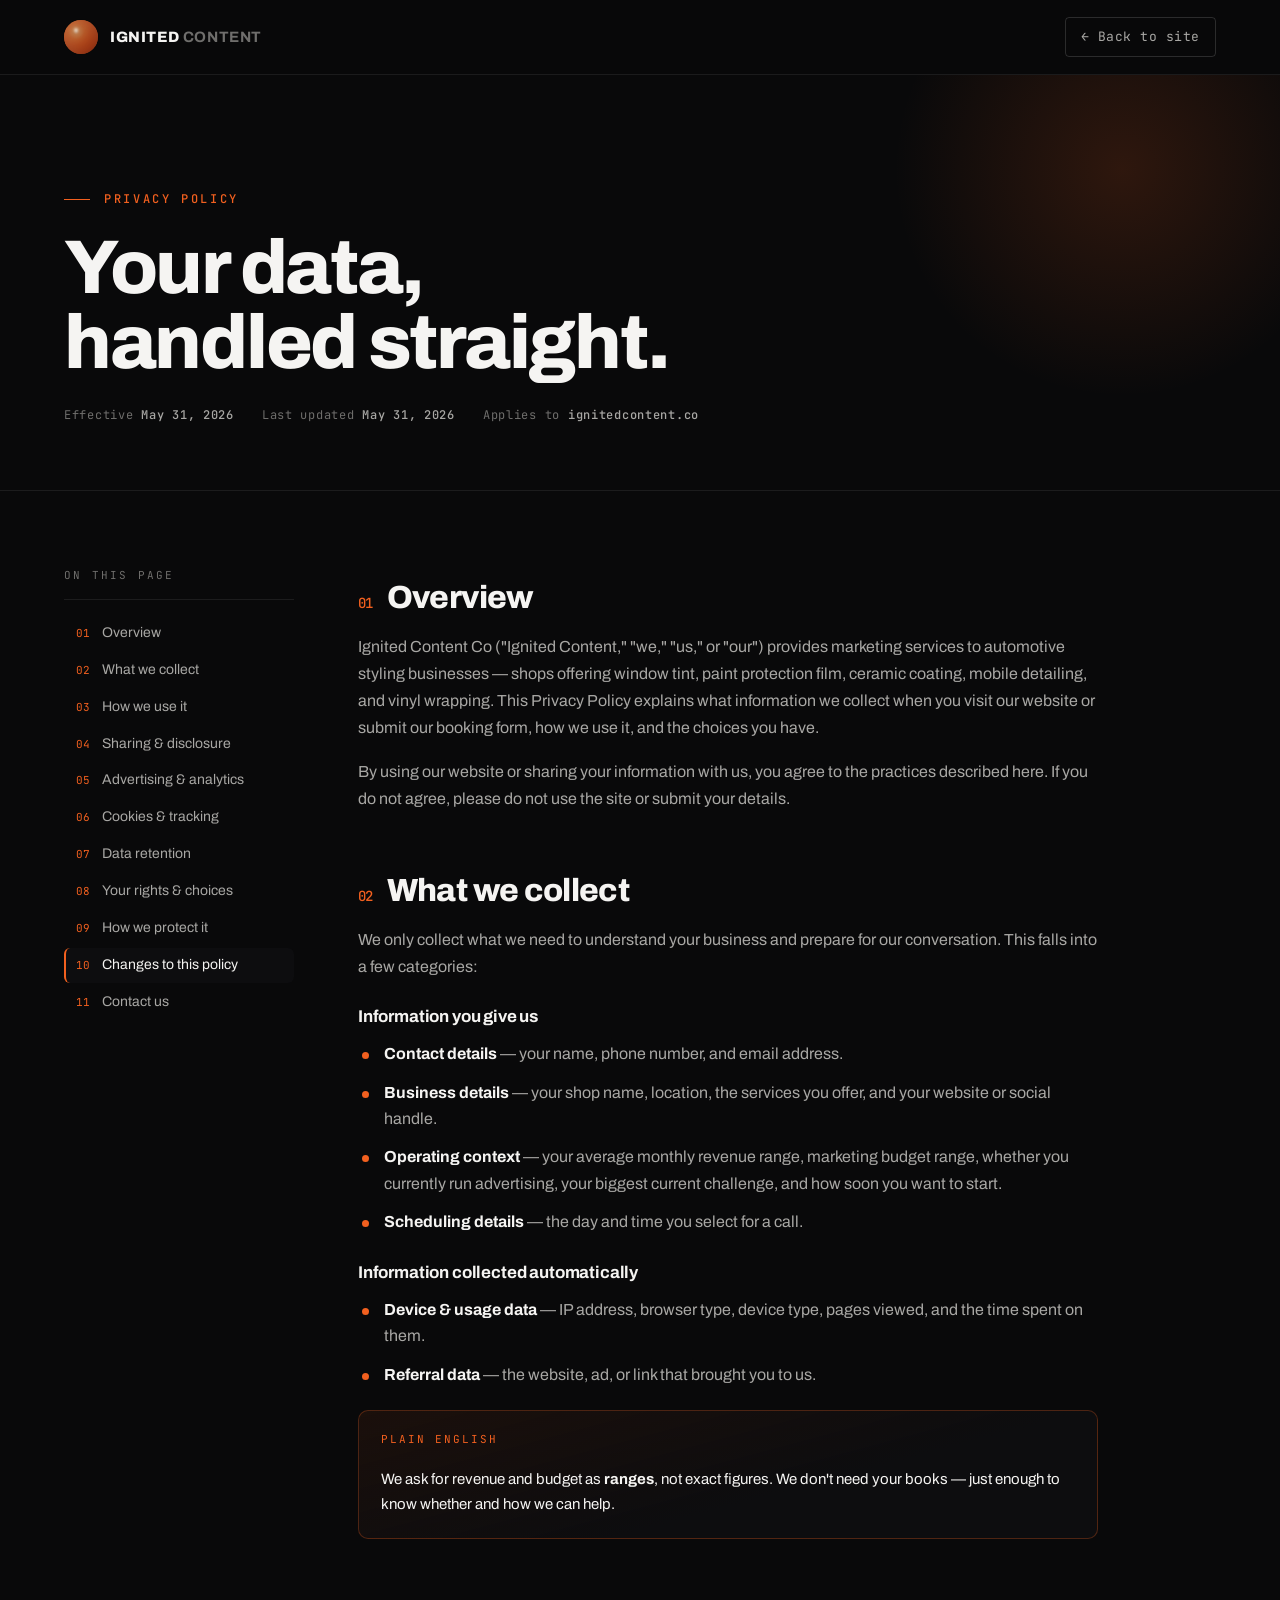
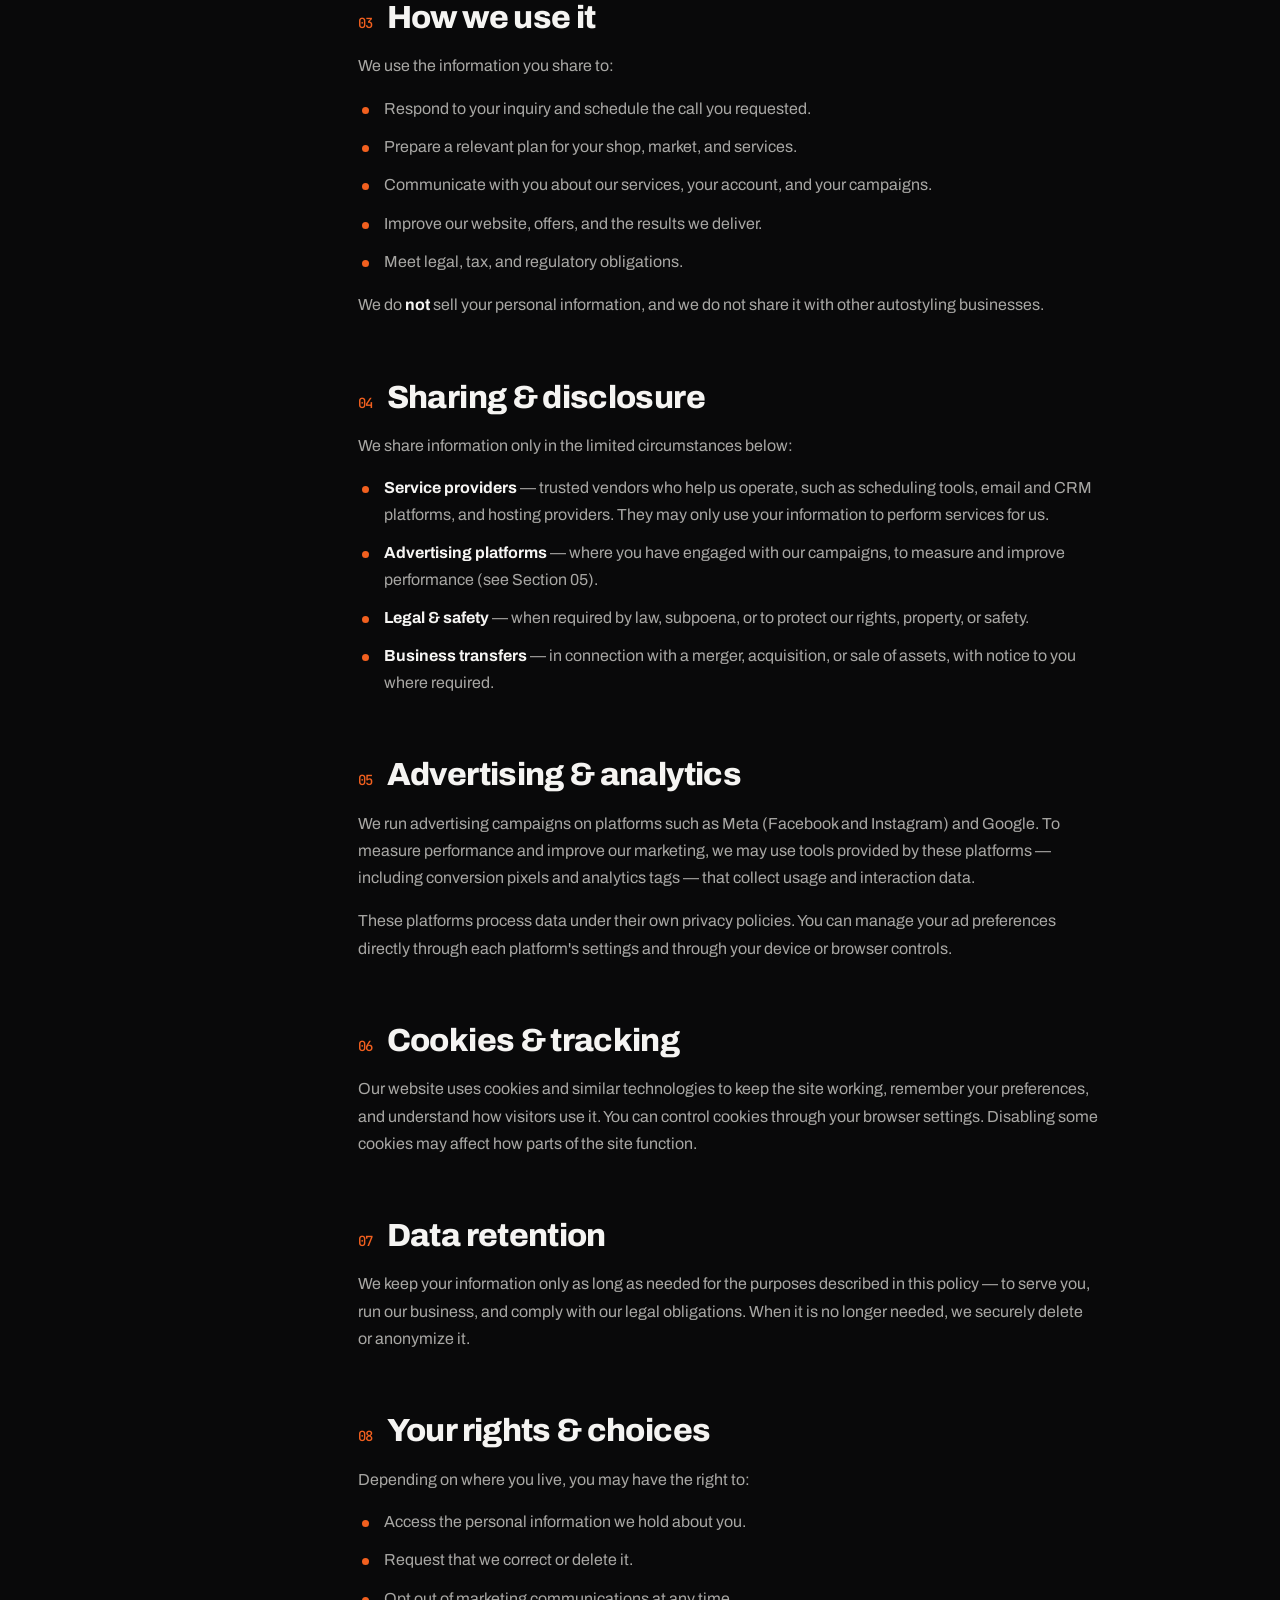
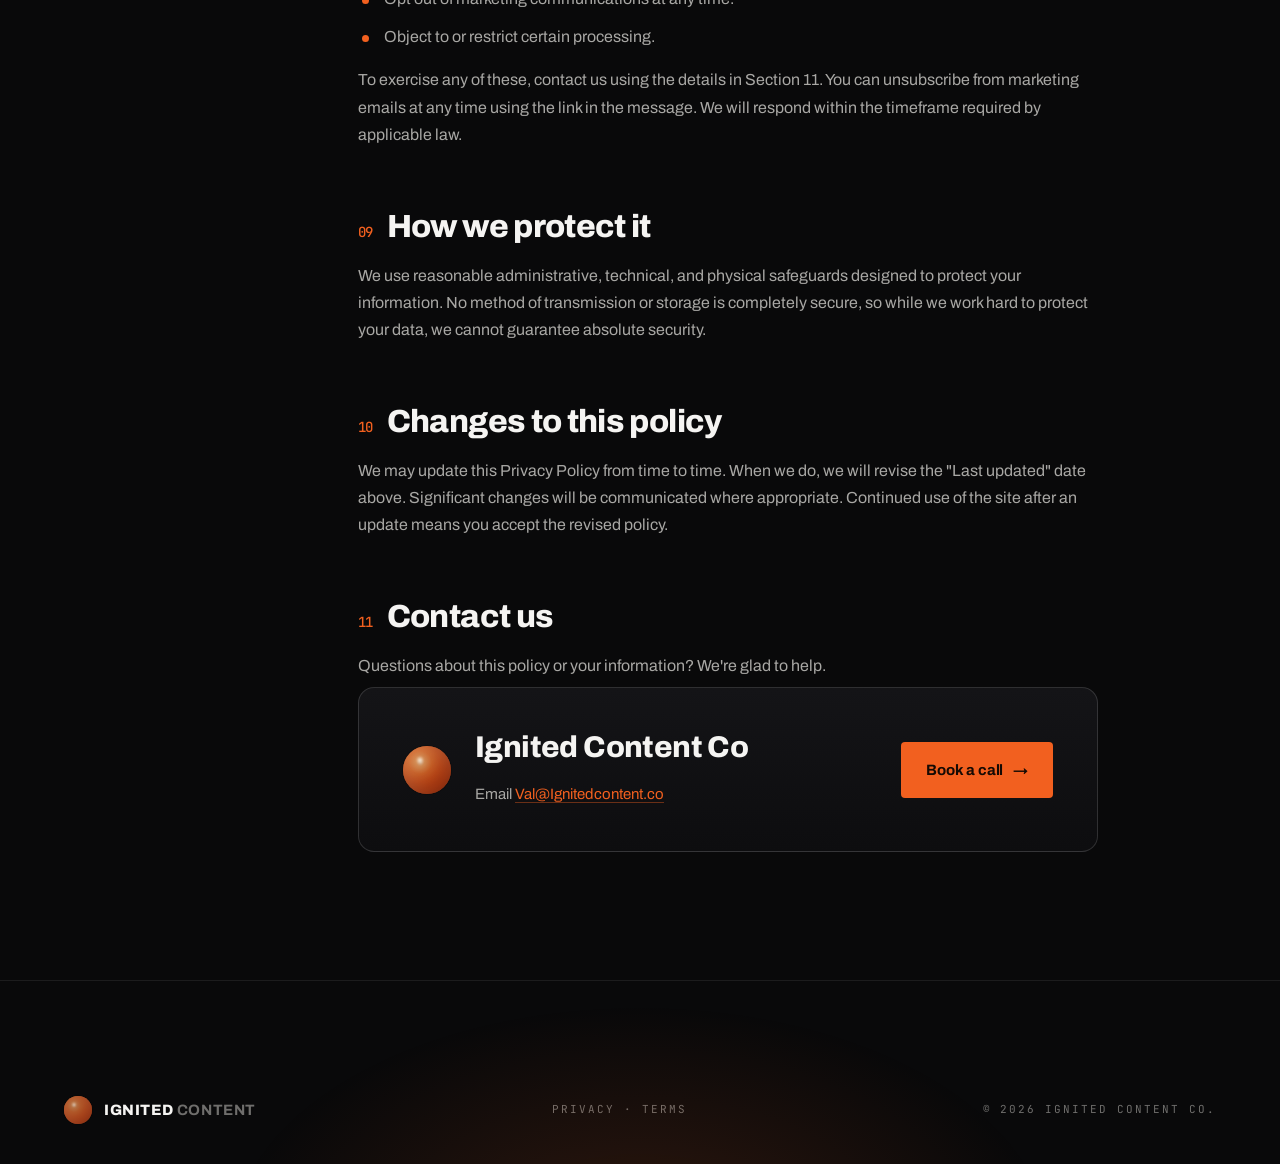
==== commit f524032c: "New Site" ====
--- a/privacy.html
+++ b/privacy.html
@@ -5,22 +5,24 @@
   <meta name="viewport" content="width=device-width, initial-scale=1.0" />
   <title>Privacy Policy — Ignited Content Co</title>
   <meta name="description" content="How Ignited Content Co collects, uses, and protects the information you share with us." />
+  <link rel="icon" type="image/svg+xml" href="data:image/svg+xml,%3Csvg xmlns='http://www.w3.org/2000/svg' viewBox='0 0 100 100'%3E%3Crect width='100' height='100' rx='22' fill='%2309090a'/%3E%3Cdefs%3E%3CradialGradient id='b' cx='38%25' cy='34%25' r='72%25'%3E%3Cstop offset='0%25' stop-color='%23ffe6c2'/%3E%3Cstop offset='26%25' stop-color='%23fb7a2e'/%3E%3Cstop offset='52%25' stop-color='%23f2601f'/%3E%3Cstop offset='100%25' stop-color='%238f2f0f'/%3E%3C/radialGradient%3E%3C/defs%3E%3Ccircle cx='50' cy='50' r='30' fill='url(%23b)'/%3E%3Ccircle cx='40' cy='40' r='6' fill='%23fff8eb' opacity='0.9'/%3E%3C/svg%3E" />
+  <meta name="theme-color" content="#09090a" />
   <link rel="preconnect" href="https://fonts.googleapis.com" />
   <link rel="preconnect" href="https://fonts.gstatic.com" crossorigin />
   <link href="https://fonts.googleapis.com/css2?family=Archivo:wght@400;500;600;700;800;900&family=Archivo+Expanded:wght@600;700;800;900&family=JetBrains+Mono:wght@400;500;700&display=swap" rel="stylesheet" />
   <link rel="stylesheet" href="styles.css" />
-  <link rel="stylesheet" href="components.css" />
+  <link rel="stylesheet" href="sections.css" />
   <link rel="stylesheet" href="legal.css" />
 </head>
 <body>
   <!-- NAV -->
   <nav class="legal-nav">
     <div class="wrap legal-nav-inner">
-      <a class="brand" href="Ignited Content Co.html">
+      <a class="brand" href="index.html">
         <span class="ball pulse" style="width:34px;height:34px;" aria-hidden="true"></span>
         <span class="brand-name">IGNITED<span class="co"> CONTENT</span></span>
       </a>
-      <a class="legal-back" href="Ignited Content Co.html">← Back to site</a>
+      <a class="legal-back" href="index.html">← Back to site</a>
     </div>
   </nav>
 
@@ -160,7 +162,7 @@
               <p>Email <a class="inl" href="mailto:Val@Ignitedcontent.co">Val@Ignitedcontent.co</a></p>
             </div>
             <div class="spacer"></div>
-            <a class="btn btn-primary" href="Ignited Content Co.html#book">Book a call <span class="arrow">→</span></a>
+            <a class="btn btn-primary" href="index.html#book">Book a call <span class="arrow">→</span></a>
           </div>
         </section>
       </div>
@@ -171,7 +173,7 @@
   <footer class="footer">
     <div class="wrap">
       <div class="footer-bottom" style="border-top:none;padding-top:0;">
-        <a class="brand" href="Ignited Content Co.html">
+        <a class="brand" href="index.html">
           <span class="ball" style="width:28px;height:28px;" aria-hidden="true"></span>
           <span class="brand-name">IGNITED<span class="co"> CONTENT</span></span>
         </a>
--- a/styles.css
+++ b/styles.css
@@ -1,6 +1,6 @@
 /* ============================================================
-   IGNITED CONTENT CO — design tokens + base
-   "Telemetry meets the garage": near-black + ember orange.
+   IGNITED CONTENT CO — v2 tokens + base
+   Evolved "telemetry meets the garage": near-black + ember.
    ============================================================ */
 
 :root {
@@ -8,26 +8,25 @@
   --bg:      #09090a;
   --bg-1:    #0d0d0f;
   --bg-2:    #131316;
-  --panel:   #151518;
+  --panel:   #141417;
   --panel-2: #1b1b1f;
 
   /* lines */
   --line:   rgba(255,255,255,0.08);
   --line-2: rgba(255,255,255,0.14);
-  --line-3: rgba(255,255,255,0.22);
+  --line-3: rgba(255,255,255,0.24);
 
   /* text */
-  --text:   #f4f3f1;
-  --text-2: #a4a3a0;
+  --text:   #f5f4f2;
+  --text-2: #a8a7a4;
   --text-3: #6f6e6c;
 
-  /* ember (the orange ball) — single accent */
+  /* ember — single accent */
   --ignite:      #f2601f;
   --ignite-2:    #ff7a2e;
   --ignite-deep: #c2410c;
-  --ignite-ink:  #7c2d12;
   --glow:        rgba(242,96,31,0.55);
-  --glow-soft:   rgba(242,96,31,0.18);
+  --glow-soft:   rgba(242,96,31,0.16);
 
   /* type */
   --display: "Archivo Expanded", "Archivo", system-ui, sans-serif;
@@ -35,24 +34,23 @@
   --mono:    "JetBrains Mono", ui-monospace, monospace;
 
   /* rhythm */
-  --maxw: 1240px;
+  --maxw: 1280px;
   --pad: clamp(20px, 5vw, 64px);
-
   --ease: cubic-bezier(0.22, 1, 0.36, 1);
+  --ease-snap: cubic-bezier(0.16, 1, 0.3, 1);
 }
 
 /* accent recolor hook (Tweaks) */
-[data-accent="amber"]  { --ignite:#f59e0b; --ignite-2:#fbbf24; --ignite-deep:#b45309; --glow:rgba(245,158,11,0.55); --glow-soft:rgba(245,158,11,0.18); }
-[data-accent="red"]    { --ignite:#ef4444; --ignite-2:#f87171; --ignite-deep:#b91c1c; --glow:rgba(239,68,68,0.55); --glow-soft:rgba(239,68,68,0.18); }
-[data-accent="lime"]   { --ignite:#a3e635; --ignite-2:#bef264; --ignite-deep:#65a30d; --glow:rgba(163,230,53,0.5); --glow-soft:rgba(163,230,53,0.16); }
+[data-accent="amber"]  { --ignite:#f59e0b; --ignite-2:#fbbf24; --ignite-deep:#b45309; --glow:rgba(245,158,11,0.55); --glow-soft:rgba(245,158,11,0.16); }
+[data-accent="red"]    { --ignite:#ef4444; --ignite-2:#f87171; --ignite-deep:#b91c1c; --glow:rgba(239,68,68,0.55); --glow-soft:rgba(239,68,68,0.16); }
+[data-accent="lime"]   { --ignite:#a3e635; --ignite-2:#bef264; --ignite-deep:#65a30d; --glow:rgba(163,230,53,0.5); --glow-soft:rgba(163,230,53,0.14); }
 
 /* font swap hook (Tweaks) */
 [data-typeface="grotesk"] { --display:"Space Grotesk","Archivo",sans-serif; --sans:"Space Grotesk",system-ui,sans-serif; }
 [data-typeface="mono"]    { --display:"JetBrains Mono",monospace; }
 
 * { box-sizing: border-box; }
-
-html { -webkit-text-size-adjust: 100%; }
+html { -webkit-text-size-adjust: 100%; scroll-behavior: smooth; }
 
 body {
   margin: 0;
@@ -74,7 +72,7 @@
 ::selection { background: var(--ignite); color: #fff; }
 
 /* ---------- shared layout ---------- */
-.wrap { width: 100%; max-width: var(--maxw); margin: 0 inline; margin-inline: auto; padding-inline: var(--pad); }
+.wrap { width: 100%; max-width: var(--maxw); margin-inline: auto; padding-inline: var(--pad); }
 
 .eyebrow {
   font-family: var(--mono);
@@ -95,9 +93,21 @@
 }
 .eyebrow.no-rule::before { display: none; }
 
+.mono-tag {
+  font-family: var(--mono);
+  font-size: 11px;
+  letter-spacing: 0.18em;
+  text-transform: uppercase;
+  color: var(--text-2);
+}
+.mono-tag.dim { color: var(--text-3); }
+
+.ig-em { color: var(--ignite); }
+
 /* ---------- the Ignited ball ---------- */
 .ball {
   position: relative;
+  display: inline-block;
   border-radius: 50%;
   background:
     radial-gradient(circle at 36% 34%,
@@ -122,7 +132,6 @@
     0 0 140px -10px var(--glow-soft);
 }
 .ball::after {
-  /* hot specular pip */
   content: "";
   position: absolute;
   top: 22%; left: 27%;
@@ -136,43 +145,48 @@
   0%,100% { filter: brightness(1); }
   50%     { filter: brightness(1.08); }
 }
-.ball.pulse { animation: ballPulse 4.5s var(--ease) infinite; }
 
 /* ---------- buttons ---------- */
 .btn {
-  display: inline-flex; align-items: center; gap: 10px;
+  position: relative;
+  display: inline-flex; align-items: center; justify-content: center; gap: 10px;
   font-family: var(--sans);
   font-weight: 700;
   font-size: 15px;
   letter-spacing: -0.01em;
-  padding: 14px 22px;
+  padding: 15px 24px;
   border-radius: 4px;
   border: 1px solid transparent;
-  transition: transform .2s var(--ease), background .2s var(--ease), border-color .2s var(--ease), box-shadow .2s var(--ease);
+  overflow: hidden;
+  transition: background .25s var(--ease), border-color .25s var(--ease), box-shadow .25s var(--ease), color .25s var(--ease);
   white-space: nowrap;
+  will-change: transform;
 }
 .btn-primary {
   background: var(--ignite);
   color: #150a04;
-  box-shadow: 0 0 0 0 var(--glow);
-}
-.btn-primary:hover { background: var(--ignite-2); transform: translateY(-2px); box-shadow: 0 14px 34px -12px var(--glow); }
+}
+.btn-primary::before {
+  /* cursor-following hot spot */
+  content: "";
+  position: absolute; inset: 0;
+  background: radial-gradient(120px circle at var(--mx, 50%) var(--my, 50%), rgba(255,235,205,0.5), transparent 65%);
+  opacity: 0;
+  transition: opacity .25s var(--ease);
+  pointer-events: none;
+}
+.btn-primary:hover { background: var(--ignite-2); box-shadow: 0 16px 40px -12px var(--glow); }
+.btn-primary:hover::before { opacity: 1; }
 .btn-ghost {
   background: transparent;
   color: var(--text);
   border-color: var(--line-2);
 }
-.btn-ghost:hover { border-color: var(--line-3); background: rgba(255,255,255,0.03); transform: translateY(-2px); }
-.btn .arrow { transition: transform .2s var(--ease); }
-.btn:hover .arrow { transform: translateX(3px); }
+.btn-ghost:hover { border-color: var(--line-3); background: rgba(255,255,255,0.04); }
+.btn .arrow { transition: transform .25s var(--ease); }
+.btn:hover .arrow { transform: translateX(4px); }
 
 /* ---------- textures ---------- */
-.carbon {
-  background-image:
-    repeating-linear-gradient(45deg,  rgba(255,255,255,0.015) 0 1px, transparent 1px 5px),
-    repeating-linear-gradient(-45deg, rgba(0,0,0,0.30)        0 1px, transparent 1px 5px);
-  background-size: 7px 7px, 7px 7px;
-}
 .grid-bg {
   background-image:
     linear-gradient(rgba(255,255,255,0.035) 1px, transparent 1px),
@@ -183,42 +197,52 @@
   content: "";
   position: absolute; inset: 0;
   pointer-events: none;
-  opacity: 0.5;
+  opacity: 0.4;
   mix-blend-mode: overlay;
   background-image: url("data:image/svg+xml,%3Csvg xmlns='http://www.w3.org/2000/svg' width='160' height='160'%3E%3Cfilter id='n'%3E%3CfeTurbulence type='fractalNoise' baseFrequency='0.9' numOctaves='2'/%3E%3C/filter%3E%3Crect width='100%25' height='100%25' filter='url(%23n)' opacity='0.5'/%3E%3C/svg%3E");
 }
 
-/* scanline / telemetry tick */
-.tick-row { display:flex; align-items:center; gap:8px; }
-.tick { width:2px; height:11px; background:var(--line-3); }
-.tick.hot { background: var(--ignite); height:15px; }
-
-/* hide scrollbars on marquee */
 .no-scrollbar::-webkit-scrollbar { display: none; }
 
-/* section divider label */
-.sec-tag {
-  font-family: var(--mono);
-  font-size: 11px;
-  letter-spacing: 0.24em;
-  text-transform: uppercase;
-  color: var(--text-3);
-}
-
-/* reveal on scroll */
-.reveal { opacity: 0; transform: translateY(22px); transition: opacity .7s var(--ease), transform .7s var(--ease); }
-.reveal.in { opacity: 1; transform: none; }
-
-@media (prefers-reduced-motion: reduce) {
-  .reveal { opacity: 1; transform: none; transition: none; }
-  .ball.pulse { animation: none; }
-}
-
-/* tweak: disable ball glow + pulse */
-.no-ballfx .ball.glow {
-  box-shadow:
-    inset -14px -16px 38px rgba(90,24,6,0.55),
-    inset 8px 9px 22px rgba(255,225,180,0.30),
-    0 0 0 1px rgba(0,0,0,0.2);
-}
-.no-ballfx .ball.pulse { animation: none; }
+/* ============================================================
+   MOTION SYSTEM
+   data-motion="full" | "subtle" | "off" on <html>.
+   Base state = visible end-state; animation only added when
+   motion is allowed (attr + prefers-reduced-motion).
+   ============================================================ */
+
+.reveal { opacity: 1; transform: none; }
+
+@media (prefers-reduced-motion: no-preference) {
+  [data-motion="full"] .reveal,
+  [data-motion="subtle"] .reveal {
+    opacity: 0;
+    transform: translateY(26px);
+    transition: opacity .8s var(--ease), transform .8s var(--ease);
+  }
+  [data-motion="subtle"] .reveal { transform: translateY(12px); }
+  [data-motion="full"] .reveal.in,
+  [data-motion="subtle"] .reveal.in { opacity: 1; transform: none; }
+
+  [data-motion="full"] .ball.pulse,
+  [data-motion="subtle"] .ball.pulse { animation: ballPulse 4.5s var(--ease) infinite; }
+}
+
+/* hero intro choreography — classes applied by Hero on mount */
+.hi { opacity: 1; transform: none; }
+@media (prefers-reduced-motion: no-preference) {
+  [data-motion="full"] .hero-stage .hi {
+    opacity: 0;
+    transform: translateY(34px);
+    transition: opacity .9s var(--ease-snap), transform .9s var(--ease-snap);
+    transition-delay: var(--hd, 0ms);
+  }
+  [data-motion="subtle"] .hero-stage .hi {
+    opacity: 0;
+    transform: translateY(14px);
+    transition: opacity .6s var(--ease), transform .6s var(--ease);
+    transition-delay: var(--hd, 0ms);
+  }
+  [data-motion="full"] .hero-stage.lit .hi,
+  [data-motion="subtle"] .hero-stage.lit .hi { opacity: 1; transform: none; }
+}
--- a/sections.css
+++ b/sections.css
@@ -0,0 +1,549 @@
+/* ============================================================
+   IGNITED CONTENT CO — v2 section styles
+   ============================================================ */
+
+/* ---------- NAV ---------- */
+.nav {
+  position: fixed; top: 0; left: 0; right: 0; z-index: 50;
+  border-bottom: 1px solid transparent;
+  transition: background .35s var(--ease), border-color .35s var(--ease), backdrop-filter .35s var(--ease);
+}
+.nav.scrolled {
+  background: rgba(9,9,10,0.78);
+  backdrop-filter: blur(14px);
+  -webkit-backdrop-filter: blur(14px);
+  border-bottom-color: var(--line);
+}
+.nav-inner { display: flex; align-items: center; gap: 28px; height: 72px; }
+.brand { display: inline-flex; align-items: center; gap: 12px; }
+.brand-name { font-family: var(--display); font-weight: 800; font-size: 15px; letter-spacing: 0.04em; }
+.brand-name .co { color: var(--text-3); font-weight: 700; }
+.nav-links { display: flex; gap: 26px; margin-inline: auto; }
+.nav-links a {
+  font-size: 14.5px; font-weight: 600; color: var(--text-2);
+  transition: color .2s var(--ease);
+  position: relative;
+  white-space: nowrap;
+}
+.nav-links a::after {
+  content: ""; position: absolute; left: 0; right: 100%; bottom: -4px;
+  height: 2px; background: var(--ignite);
+  transition: right .25s var(--ease);
+}
+.nav-links a:hover { color: var(--text); }
+.nav-links a:hover::after { right: 0; }
+.nav-cta { display: flex; align-items: center; gap: 16px; }
+.btn-sm { padding: 11px 18px; font-size: 14px; }
+@media (max-width: 880px) {
+  .nav-links, .nav-phone { display: none; }
+}
+
+/* ---------- HERO ---------- */
+.hero {
+  position: relative;
+  min-height: 100svh;
+  display: flex; flex-direction: column; justify-content: center;
+  padding-top: 110px; padding-bottom: 80px;
+  overflow: hidden;
+}
+.hero-sun {
+  position: absolute;
+  right: -8%; top: -22%;
+  width: 760px; height: 760px;
+  border-radius: 50%;
+  background: radial-gradient(circle, var(--glow-soft) 0%, transparent 62%);
+  pointer-events: none;
+}
+.hero-ball {
+  position: absolute;
+  right: clamp(-120px, 4vw, 140px);
+  top: clamp(-160px, -10vh, -60px);
+  pointer-events: none;
+  z-index: 0;
+  will-change: transform;
+}
+.hero-inner {
+  position: relative; z-index: 1;
+  display: grid;
+  grid-template-columns: minmax(0, 1.15fr) minmax(0, 0.85fr);
+  gap: clamp(32px, 5vw, 80px);
+  align-items: center;
+}
+.hero-h1 {
+  font-family: var(--display);
+  font-weight: 900;
+  font-size: clamp(46px, 6.4vw, 96px);
+  letter-spacing: -0.02em;
+  line-height: 0.98;
+  margin: 22px 0 26px;
+  text-transform: uppercase;
+}
+.hero-h1 .hl { display: block; overflow: hidden; }
+.hero-h1 .hl > span { display: inline-block; }
+.hero-sub { max-width: 52ch; color: var(--text-2); font-size: 18px; }
+.hero-sub strong { color: var(--text); font-weight: 700; }
+.hero-ctas { display: flex; flex-wrap: wrap; gap: 14px; margin-top: 34px; }
+.hero-trust { margin-top: 26px; }
+.hero-scroll {
+  position: absolute; left: 50%; bottom: 26px; transform: translateX(-50%);
+  display: flex; flex-direction: column; align-items: center; gap: 10px;
+  z-index: 1;
+}
+.hero-scroll-line { width: 1px; height: 42px; background: var(--line-2); position: relative; overflow: hidden; display: block; }
+.hero-scroll-line::after {
+  content: ""; position: absolute; left: 0; top: -50%;
+  width: 100%; height: 50%;
+  background: var(--ignite);
+}
+@media (prefers-reduced-motion: no-preference) {
+  [data-motion="full"] .hero-scroll-line::after,
+  [data-motion="subtle"] .hero-scroll-line::after { animation: scrollDrip 2.2s var(--ease) infinite; }
+}
+@keyframes scrollDrip {
+  0% { top: -50%; }
+  70%, 100% { top: 110%; }
+}
+
+/* dashboard card */
+.hero-dash {
+  position: relative;
+  background: linear-gradient(165deg, var(--panel-2), var(--panel) 55%);
+  border: 1px solid var(--line-2);
+  border-radius: 10px;
+  padding: 26px 26px 22px;
+  box-shadow: 0 40px 90px -40px rgba(0,0,0,0.8), 0 0 70px -30px var(--glow-soft);
+  display: flex; flex-direction: column; gap: 20px;
+  max-width: 460px;
+  justify-self: end;
+  width: 100%;
+}
+.dash-head { display: flex; align-items: center; gap: 10px; }
+.dash-week { margin-left: auto; }
+.dash-dot {
+  width: 8px; height: 8px; border-radius: 50%;
+  background: var(--ignite);
+  box-shadow: 0 0 10px var(--glow);
+  transition: transform .3s var(--ease);
+}
+@media (prefers-reduced-motion: no-preference) {
+  [data-motion="full"] .dash-dot, [data-motion="subtle"] .dash-dot { animation: dotBlink 2.4s ease infinite; }
+}
+@keyframes dotBlink { 0%,100% { opacity: 1; } 50% { opacity: 0.35; } }
+.dash-dot.hot { transform: scale(1.6); }
+.dash-big { display: flex; flex-direction: column; gap: 8px; }
+.dash-num {
+  font-family: var(--display);
+  font-weight: 900;
+  font-size: clamp(40px, 3.6vw, 56px);
+  line-height: 1;
+  letter-spacing: -0.01em;
+  font-variant-numeric: tabular-nums;
+}
+.dash-num.sm { font-size: clamp(26px, 2.2vw, 34px); }
+.spark-svg { width: 100%; height: 64px; display: block; margin-top: 4px; }
+.dash-split {
+  display: grid; grid-template-columns: 1fr 1fr; gap: 18px;
+  border-top: 1px solid var(--line); padding-top: 18px;
+}
+.dash-cell { display: flex; flex-direction: column; gap: 6px; }
+.dash-foot {
+  display: flex; align-items: center; gap: 12px;
+  border-top: 1px solid var(--line); padding-top: 16px;
+}
+.dash-inq {
+  font-family: var(--mono); font-weight: 700; font-size: 18px;
+  color: var(--text);
+  transition: color .3s var(--ease), transform .3s var(--ease);
+}
+.dash-inq.bump { color: var(--ignite-2); transform: translateY(-3px); }
+.dash-gauge {
+  flex: 1; height: 4px; border-radius: 2px;
+  background: rgba(255,255,255,0.07);
+  overflow: hidden;
+}
+.dash-gauge span { display: block; height: 100%; background: linear-gradient(90deg, var(--ignite-deep), var(--ignite-2)); border-radius: 2px; }
+
+@media (max-width: 980px) {
+  .hero-inner { grid-template-columns: 1fr; }
+  .hero-dash { justify-self: start; }
+  .hero-ball { opacity: 0.5; right: -180px; }
+}
+
+/* ---------- MARQUEE ---------- */
+.marquee { border-block: 1px solid var(--line); overflow: hidden; padding: 18px 0; position: relative; }
+.marquee-track { display: flex; gap: 48px; width: max-content; }
+@media (prefers-reduced-motion: no-preference) {
+  [data-motion="full"] .marquee-track, [data-motion="subtle"] .marquee-track { animation: marqueeSlide 30s linear infinite; }
+  [data-motion="full"] .marquee:hover .marquee-track { animation-play-state: paused; }
+}
+@keyframes marqueeSlide { to { transform: translateX(-50%); } }
+.marquee-item {
+  display: inline-flex; align-items: center; gap: 14px;
+  font-family: var(--mono); font-size: 12.5px; letter-spacing: 0.2em; text-transform: uppercase;
+  color: var(--text-2); white-space: nowrap;
+}
+.marquee-dot { width: 7px; height: 7px; border-radius: 50%; background: var(--ignite); flex: none; }
+
+/* ---------- SECTIONS shared ---------- */
+.sec { padding: clamp(80px, 11vw, 150px) 0; position: relative; }
+.sec-head { margin-bottom: clamp(40px, 5vw, 72px); display: flex; flex-direction: column; gap: 18px; align-items: flex-start; }
+.sec-h2 {
+  font-family: var(--display);
+  font-weight: 900;
+  font-size: clamp(34px, 4.4vw, 62px);
+  letter-spacing: -0.015em;
+  text-transform: uppercase;
+  line-height: 1.0;
+}
+.sec-lede { color: var(--text-2); max-width: 56ch; font-size: 18px; }
+
+/* spotlight card base */
+.spot-card {
+  position: relative;
+  background: var(--panel);
+  border: 1px solid var(--line);
+  border-radius: 10px;
+  overflow: hidden;
+  transition: border-color .3s var(--ease), transform .3s var(--ease), box-shadow .3s var(--ease);
+}
+.spot-card::before {
+  content: "";
+  position: absolute; inset: 0;
+  background: radial-gradient(420px circle at var(--sx, 50%) var(--sy, 50%), var(--glow-soft), transparent 62%);
+  opacity: 0;
+  transition: opacity .35s var(--ease);
+  pointer-events: none;
+}
+.spot-card:hover { border-color: var(--line-2); transform: translateY(-4px); box-shadow: 0 24px 60px -30px rgba(0,0,0,0.7); }
+.spot-card:hover::before { opacity: 1; }
+[data-motion="off"] .spot-card:hover { transform: none; }
+
+/* ---------- RESULTS ---------- */
+.results { padding-bottom: clamp(60px, 8vw, 110px); }
+.big-stats {
+  display: grid;
+  grid-template-columns: 1fr 1px 1fr;
+  align-items: stretch;
+  border-block: 1px solid var(--line);
+  margin-bottom: clamp(40px, 5vw, 72px);
+}
+.big-stat { padding: clamp(36px, 5vw, 72px) var(--pad); }
+.big-stat-rule { background: var(--line); }
+.big-stat-num {
+  font-family: var(--display);
+  font-weight: 900;
+  font-size: clamp(64px, 10vw, 152px);
+  line-height: 0.95;
+  letter-spacing: -0.03em;
+  font-variant-numeric: tabular-nums;
+  background: linear-gradient(120deg, var(--text) 30%, var(--ignite-2) 85%);
+  -webkit-background-clip: text;
+  background-clip: text;
+  -webkit-text-fill-color: transparent;
+  color: transparent;
+}
+.big-stat-k {
+  font-family: var(--mono);
+  font-size: 13px; letter-spacing: 0.22em; text-transform: uppercase;
+  color: var(--ignite);
+  margin-top: 14px;
+}
+.big-stat-note { color: var(--text-2); margin-top: 12px; max-width: 38ch; }
+@media (max-width: 880px) {
+  .big-stats { grid-template-columns: 1fr; }
+  .big-stat-rule { height: 1px; width: 100%; }
+}
+
+.stat-grid { display: grid; grid-template-columns: repeat(3, 1fr); gap: 18px; }
+.stat-card-in { padding: 28px 26px; display: flex; flex-direction: column; gap: 8px; height: 100%; }
+.stat-num {
+  font-family: var(--display); font-weight: 900;
+  font-size: clamp(34px, 3.4vw, 48px);
+  line-height: 1; letter-spacing: -0.01em;
+  font-variant-numeric: tabular-nums;
+}
+.stat-k { font-family: var(--mono); font-size: 12px; letter-spacing: 0.2em; text-transform: uppercase; color: var(--ignite); }
+.stat-note { color: var(--text-2); font-size: 15px; }
+@media (max-width: 880px) { .stat-grid { grid-template-columns: 1fr; } }
+
+/* ---------- SERVICES ---------- */
+.svc-grid { display: grid; grid-template-columns: repeat(3, 1fr); gap: 18px; }
+.svc-wrap.lead { grid-column: span 1; }
+.svc-card { padding: 28px 26px; display: flex; flex-direction: column; gap: 14px; height: 100%; }
+.svc-card.lead { background: linear-gradient(170deg, var(--panel-2), var(--panel) 70%); border-color: var(--line-2); }
+.svc-top { display: flex; align-items: center; justify-content: space-between; }
+.svc-tag {
+  font-family: var(--mono); font-size: 11px; letter-spacing: 0.2em; text-transform: uppercase;
+  color: var(--ignite);
+  border: 1px solid color-mix(in oklab, var(--ignite) 40%, transparent);
+  padding: 5px 10px; border-radius: 99px;
+}
+.svc-name { font-family: var(--display); font-size: 24px; font-weight: 800; text-transform: uppercase; letter-spacing: -0.01em; }
+.svc-desc { color: var(--text-2); font-size: 15.5px; }
+.svc-flag { display: inline-flex; align-items: center; gap: 8px; margin-top: auto; font-family: var(--mono); font-size: 11px; letter-spacing: 0.18em; text-transform: uppercase; color: var(--text-2); }
+.svc-flag-dot { width: 7px; height: 7px; border-radius: 50%; background: var(--ignite); box-shadow: 0 0 8px var(--glow); }
+.svc-cta { background: linear-gradient(170deg, color-mix(in oklab, var(--ignite) 14%, var(--panel)), var(--panel) 75%); }
+a.svc-card.linked { text-decoration: none; color: inherit; display: flex; }
+.svc-more { display: inline-flex; align-items: center; gap: 6px; color: var(--text-3); margin-top: auto; padding-top: 14px; transition: color .2s var(--ease); }
+.svc-card:hover .svc-more { color: var(--ignite); }
+.svc-more .arrow { display: inline-block; transition: transform .25s var(--ease); }
+.svc-card:hover .svc-more .arrow { transform: translateX(5px); }
+
+/* ============================================================
+   MOBILE — comprehensive responsive pass
+   ============================================================ */
+
+/* 740px — shrink/fade hero ball */
+@media (max-width: 740px) {
+  .hero-ball { opacity: 0.25; right: -220px; }
+  .hero-sun  { opacity: 0.5; }
+}
+
+/* 640px — hide hero ball, stack CTAs, full-width buttons */
+@media (max-width: 640px) {
+  .hero-ball, .hero-sun, .hero-scroll { display: none; }
+  .hero { min-height: 92svh; padding-top: 90px; padding-bottom: 56px; }
+  .hero-h1 { font-size: clamp(40px, 12vw, 62px); margin: 16px 0 18px; }
+  .hero-sub { font-size: 16px; }
+  .hero-ctas { flex-direction: column; }
+  .hero-ctas .btn { width: 100%; justify-content: center; }
+
+  /* live dashboard */
+  .hero-dash { padding: 20px 18px 16px; gap: 16px; }
+  .dash-num  { font-size: clamp(34px, 10vw, 48px); }
+
+  /* marquee */
+  .marquee-item { font-size: 11.5px; gap: 10px; }
+
+  /* results — big numbers */
+  .big-stat  { padding: clamp(24px, 5vw, 48px) var(--pad); }
+  .big-stat-num { font-size: clamp(52px, 16vw, 96px); }
+
+  /* stat grid */
+  .stat-grid { grid-template-columns: 1fr 1fr; }
+  .stat-num  { font-size: clamp(28px, 8vw, 42px); }
+
+  /* services */
+  .svc-grid { grid-template-columns: 1fr; }
+
+  /* process */
+  .step-grid { grid-template-columns: 1fr; gap: 28px; }
+  .step-rail { padding-left: 26px; }
+
+  /* quotes */
+  .quote-grid  { grid-template-columns: 1fr; }
+  .quote-mark  { font-size: 48px; }
+
+  /* calculator */
+  .calc-panel { padding: clamp(20px, 5vw, 36px); }
+  .calc-num   { font-size: clamp(28px, 8vw, 44px); }
+  .calc-num.big { font-size: clamp(34px, 10vw, 56px); }
+
+  /* booking */
+  .book-inner { grid-template-columns: 1fr; }
+  .book-embed { min-height: 560px; }
+  .book-embed iframe { min-height: 560px; }
+
+  /* footer */
+  .footer-cta  { flex-direction: column; align-items: flex-start; gap: 24px; }
+  .footer-btn  { width: 100%; justify-content: center; }
+  .footer-h2   { font-size: clamp(34px, 10vw, 56px); }
+  .footer-bottom { flex-direction: column; align-items: flex-start; gap: 12px; }
+}
+
+/* 380px — ultra-small touch-ups */
+@media (max-width: 380px) {
+  .nav-inner  { gap: 12px; }
+  .brand-name .co { display: none; }
+  .btn-sm     { padding: 10px 14px; font-size: 13px; }
+  .stat-grid  { grid-template-columns: 1fr; }
+}
+@media (max-width: 980px) { .svc-grid { grid-template-columns: 1fr 1fr; } }
+@media (max-width: 640px) { .svc-grid { grid-template-columns: 1fr; } }
+
+/* ---------- PROCESS ---------- */
+.step-rail { position: relative; padding-left: 34px; }
+.step-line {
+  position: absolute; left: 10px; top: 6px; bottom: 6px;
+  width: 2px; background: var(--line);
+  border-radius: 1px;
+  overflow: hidden;
+}
+.step-line span {
+  display: block; width: 100%; height: 100%;
+  background: linear-gradient(180deg, var(--ignite-2), var(--ignite-deep));
+  transform: scaleY(0);
+  transform-origin: top;
+}
+.step-grid { display: grid; grid-template-columns: repeat(4, 1fr); gap: clamp(22px, 3vw, 44px); }
+.step { display: flex; flex-direction: column; gap: 12px; }
+.step-n {
+  font-family: var(--mono); font-weight: 700; font-size: 13px;
+  color: var(--ignite);
+  display: flex; align-items: center; gap: 10px;
+}
+.step-n::after { content: ""; flex: 1; height: 1px; background: var(--line); }
+.step-t { font-family: var(--display); font-size: 19px; font-weight: 800; text-transform: uppercase; letter-spacing: 0; line-height: 1.2; }
+.step-d { color: var(--text-2); font-size: 15px; }
+@media (max-width: 980px) { .step-grid { grid-template-columns: 1fr 1fr; } }
+@media (max-width: 640px) { .step-grid { grid-template-columns: 1fr; } }
+
+/* ---------- TESTIMONIALS ---------- */
+.quote-grid { display: grid; grid-template-columns: 1.2fr 1fr; gap: 18px; }
+.quote-wrap.featured { grid-row: span 2; }
+.quote-card { padding: 30px 28px; display: flex; flex-direction: column; gap: 18px; height: 100%; }
+.quote-card.featured { background: linear-gradient(170deg, var(--panel-2), var(--panel) 70%); border-color: var(--line-2); justify-content: space-between; }
+.quote-mark {
+  font-family: var(--display); font-size: 64px; line-height: 0.6;
+  color: var(--ignite); display: block; margin-top: 10px;
+}
+.quote-q { color: var(--text); font-size: 17px; line-height: 1.55; }
+.quote-card.featured .quote-q { font-size: clamp(19px, 1.8vw, 23px); }
+.quote-who { display: flex; align-items: center; gap: 12px; margin-top: auto; }
+.quote-name { font-weight: 700; font-size: 15px; }
+@media (max-width: 880px) {
+  .quote-grid { grid-template-columns: 1fr; }
+  .quote-wrap.featured { grid-row: auto; }
+}
+
+/* ---------- CALCULATOR ---------- */
+.calc-sec { background: var(--bg-1); border-block: 1px solid var(--line); }
+.calc-panel {
+  display: grid; grid-template-columns: 1fr 1.1fr;
+  gap: clamp(28px, 4vw, 64px);
+  background: var(--panel);
+  border: 1px solid var(--line-2);
+  border-radius: 12px;
+  padding: clamp(28px, 4vw, 52px);
+  box-shadow: 0 40px 100px -50px rgba(0,0,0,0.8);
+}
+.calc-inputs { display: flex; flex-direction: column; gap: 34px; }
+.calc-slider { display: flex; flex-direction: column; gap: 14px; }
+.calc-slider-head { display: flex; align-items: baseline; justify-content: space-between; }
+.calc-slider-val {
+  font-family: var(--display); font-weight: 900; font-size: 26px;
+  font-variant-numeric: tabular-nums;
+  color: var(--ignite-2);
+}
+.calc-slider input[type="range"] {
+  -webkit-appearance: none; appearance: none;
+  width: 100%; height: 6px; border-radius: 3px;
+  background: linear-gradient(90deg, var(--ignite) var(--p, 50%), rgba(255,255,255,0.09) var(--p, 50%));
+  outline: none;
+  cursor: pointer;
+}
+.calc-slider input[type="range"]::-webkit-slider-thumb {
+  -webkit-appearance: none; appearance: none;
+  width: 22px; height: 22px; border-radius: 50%;
+  background: radial-gradient(circle at 36% 34%, #ffe6c2 0%, #fb7a2e 30%, #f2601f 55%, #8f2f0f 100%);
+  border: none;
+  box-shadow: 0 0 0 4px rgba(242,96,31,0.18), 0 4px 14px rgba(0,0,0,0.5);
+  transition: transform .2s var(--ease), box-shadow .2s var(--ease);
+}
+.calc-slider input[type="range"]::-webkit-slider-thumb:hover { transform: scale(1.15); box-shadow: 0 0 0 7px rgba(242,96,31,0.22), 0 4px 14px rgba(0,0,0,0.5); }
+.calc-slider input[type="range"]::-moz-range-thumb {
+  width: 22px; height: 22px; border-radius: 50%;
+  background: radial-gradient(circle at 36% 34%, #ffe6c2 0%, #fb7a2e 30%, #f2601f 55%, #8f2f0f 100%);
+  border: none;
+  box-shadow: 0 0 0 4px rgba(242,96,31,0.18), 0 4px 14px rgba(0,0,0,0.5);
+}
+.calc-slider-ends { display: flex; justify-content: space-between; }
+.calc-note { margin-top: -8px; }
+.calc-out {
+  display: flex; flex-direction: column; gap: 22px;
+  border-left: 1px solid var(--line);
+  padding-left: clamp(28px, 4vw, 64px);
+  justify-content: center;
+}
+.calc-out-rule { height: 1px; background: var(--line); }
+.calc-num {
+  font-family: var(--display); font-weight: 900;
+  font-size: clamp(34px, 4vw, 54px);
+  line-height: 1; letter-spacing: -0.02em;
+  font-variant-numeric: tabular-nums;
+  margin-top: 6px;
+}
+.calc-num.big { font-size: clamp(44px, 5.4vw, 76px); }
+@media (max-width: 880px) {
+  .calc-panel { grid-template-columns: 1fr; }
+  .calc-out { border-left: none; border-top: 1px solid var(--line); padding-left: 0; padding-top: 28px; }
+}
+
+/* ---------- BOOK ---------- */
+.book-inner { display: grid; grid-template-columns: 1fr 1fr; gap: clamp(36px, 5vw, 80px); align-items: center; }
+.book-points { display: flex; flex-direction: column; gap: 22px; margin-top: 34px; }
+.book-point { display: flex; gap: 16px; align-items: flex-start; }
+.book-point-dot {
+  width: 22px; height: 22px; border-radius: 50%;
+  border: 1px solid color-mix(in oklab, var(--ignite) 50%, transparent);
+  display: flex; align-items: center; justify-content: center;
+  flex: none; margin-top: 3px;
+}
+.book-point-dot span { width: 8px; height: 8px; border-radius: 50%; background: var(--ignite); box-shadow: 0 0 8px var(--glow); display: block; }
+.book-point-t { font-weight: 700; font-size: 16.5px; }
+.book-point-d { color: var(--text-2); font-size: 15px; margin-top: 3px; }
+
+.book-embed {
+  background: var(--panel);
+  border: 1px solid var(--line-2);
+  border-radius: 12px;
+  overflow: hidden;
+  box-shadow: 0 40px 100px -50px rgba(0,0,0,0.8), 0 0 80px -40px var(--glow-soft);
+  min-height: 620px;
+  display: block;
+}
+.book-embed iframe { width: 100%; min-height: 620px; border: 0; display: block; }
+
+.cal-ghost { display: flex; flex-direction: column; gap: 16px; padding: 28px; width: 100%; }
+.cal-ghost-head { display: flex; align-items: center; justify-content: space-between; }
+.cal-ghost-dot { width: 8px; height: 8px; border-radius: 50%; background: var(--ignite); box-shadow: 0 0 10px var(--glow); }
+.cal-ghost-days { display: grid; grid-template-columns: repeat(7, 1fr); text-align: center; }
+.cal-ghost-grid { display: grid; grid-template-columns: repeat(7, 1fr); gap: 6px; flex: 1; }
+.cal-ghost-cell {
+  aspect-ratio: 1;
+  display: flex; align-items: center; justify-content: center;
+  font-family: var(--mono); font-size: 12px; color: var(--text-3);
+  border: 1px solid var(--line); border-radius: 6px;
+  transition: border-color .2s var(--ease), color .2s var(--ease), background .2s var(--ease);
+}
+.cal-ghost-cell:hover { border-color: var(--line-3); color: var(--text); }
+.cal-ghost-cell.hot {
+  color: #150a04; background: var(--ignite);
+  border-color: var(--ignite);
+  font-weight: 700;
+}
+.cal-ghost-note { text-align: center; padding-top: 4px; }
+@media (max-width: 880px) { .book-inner { grid-template-columns: 1fr; } }
+
+/* ---------- FOOTER ---------- */
+.footer { border-top: 1px solid var(--line); padding: clamp(70px, 9vw, 120px) 0 40px; position: relative; overflow: hidden; }
+.footer::before {
+  content: "";
+  position: absolute; left: 50%; bottom: -340px; transform: translateX(-50%);
+  width: 900px; height: 520px;
+  background: radial-gradient(ellipse at center, var(--glow-soft), transparent 65%);
+  pointer-events: none;
+}
+.footer-cta {
+  display: flex; align-items: flex-end; justify-content: space-between; gap: 32px;
+  padding-bottom: clamp(48px, 6vw, 80px);
+  flex-wrap: wrap;
+}
+.footer-h2 {
+  font-family: var(--display); font-weight: 900;
+  font-size: clamp(40px, 5.6vw, 84px);
+  text-transform: uppercase;
+  letter-spacing: -0.02em;
+  margin-top: 18px;
+  line-height: 0.98;
+}
+.footer-btn { padding: 18px 30px; font-size: 16px; }
+.footer-bottom {
+  display: flex; align-items: center; justify-content: space-between; gap: 20px;
+  border-top: 1px solid var(--line);
+  padding-top: 28px;
+  flex-wrap: wrap;
+}
+.footer-links a { transition: color .2s var(--ease); }
+.footer-links a:hover { color: var(--text); }
+.dot-sep { margin-inline: 10px; }
